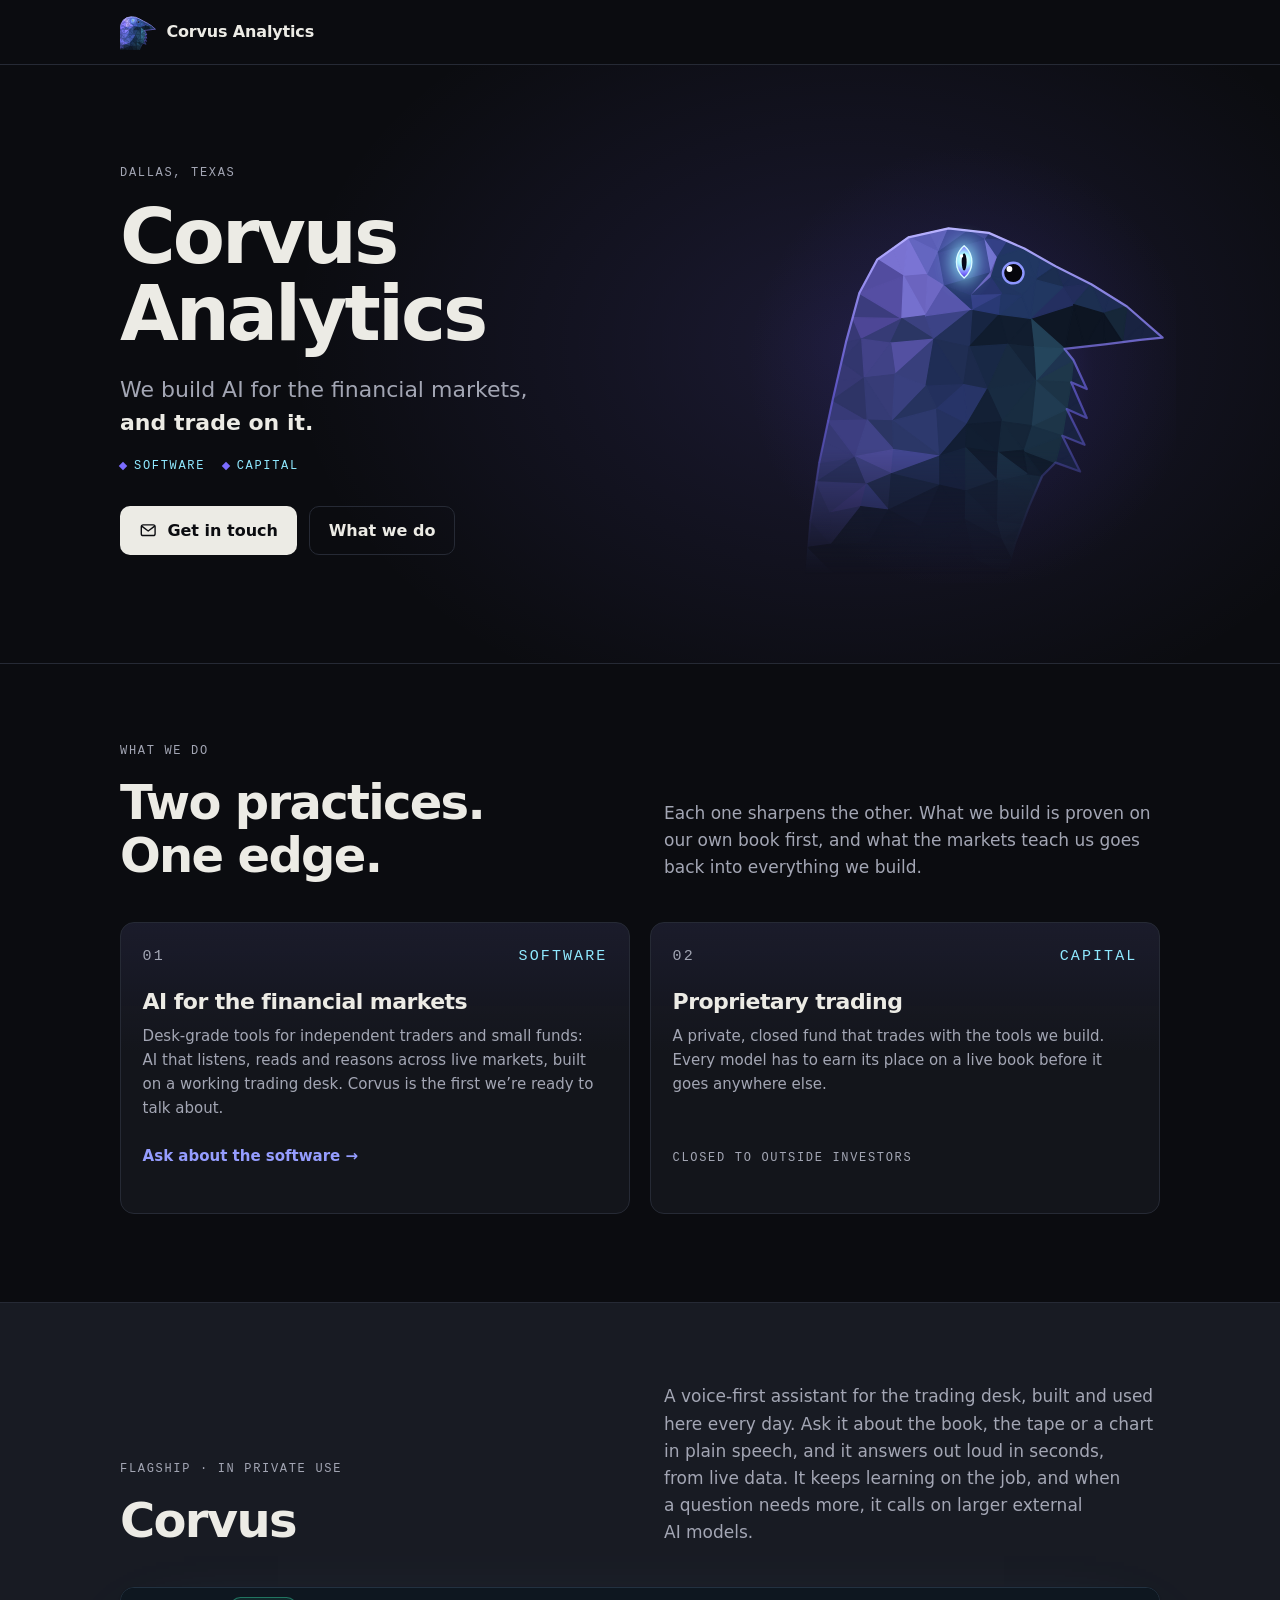
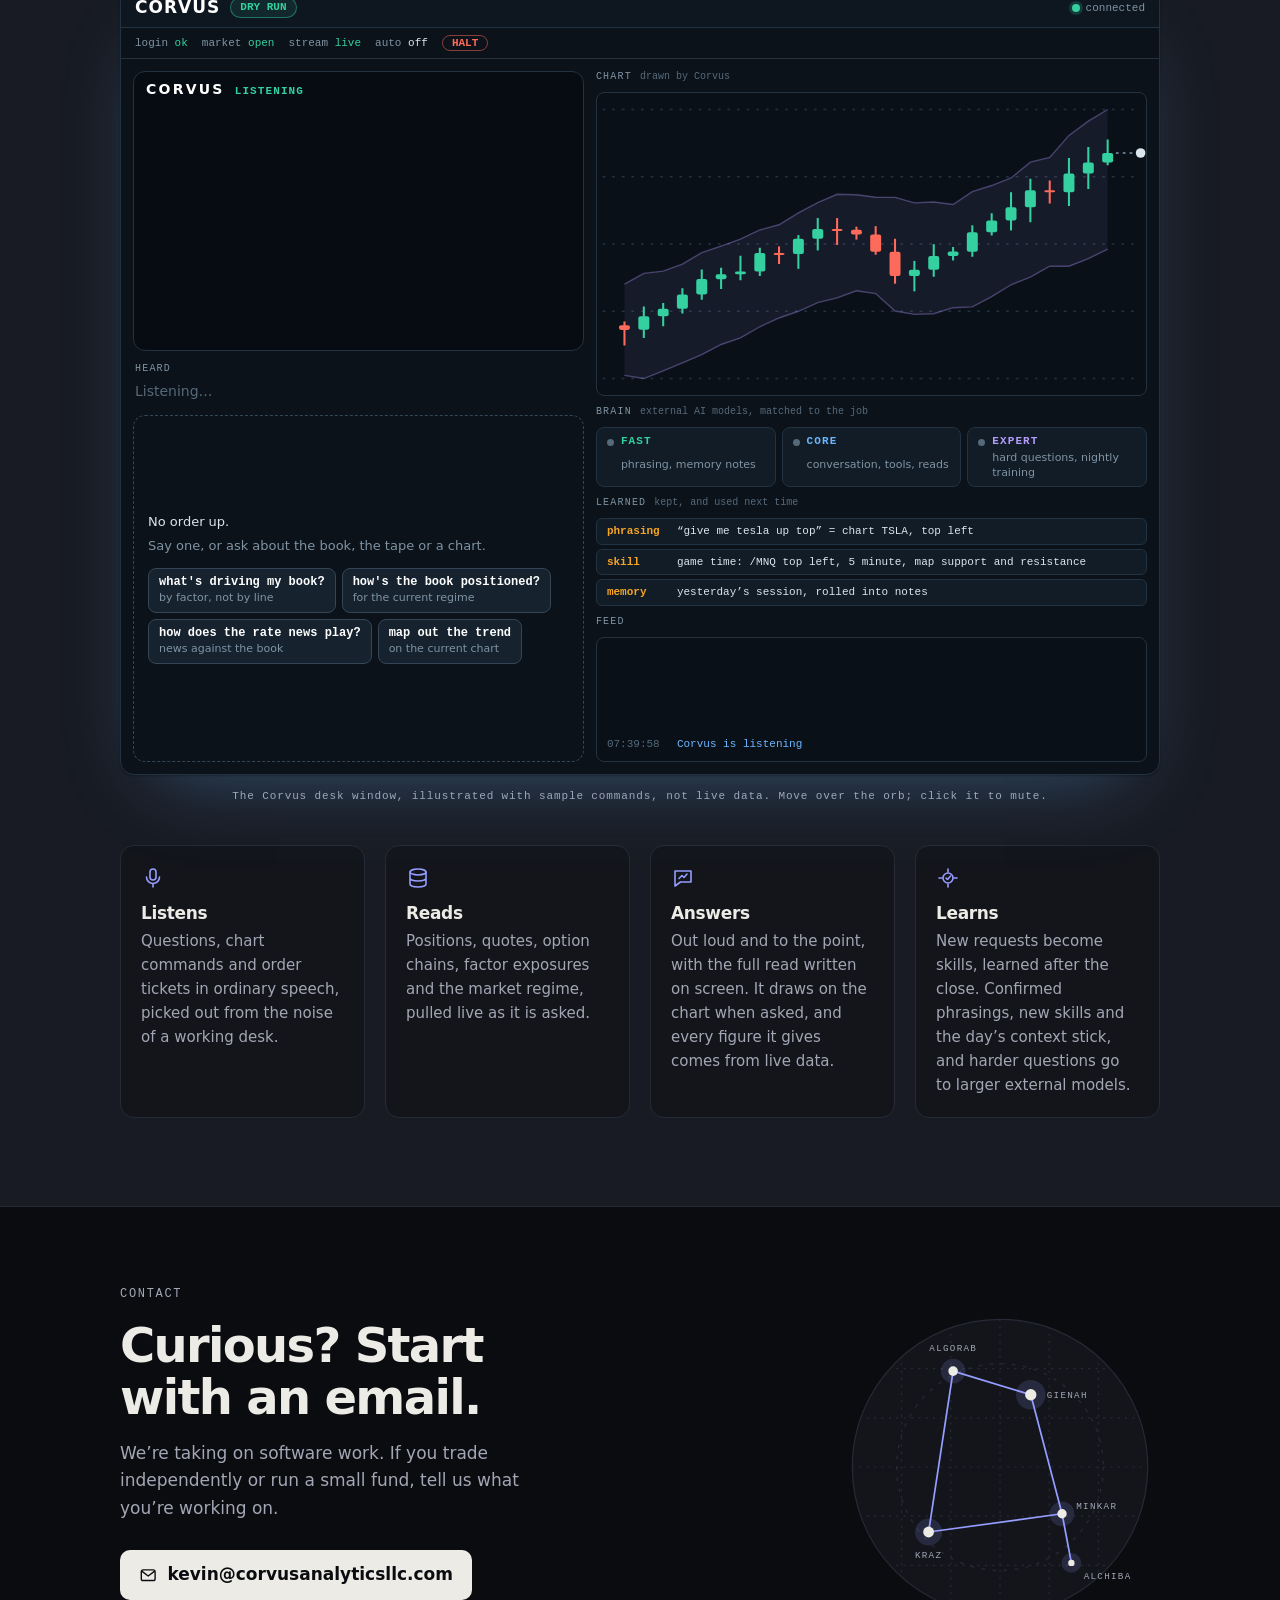
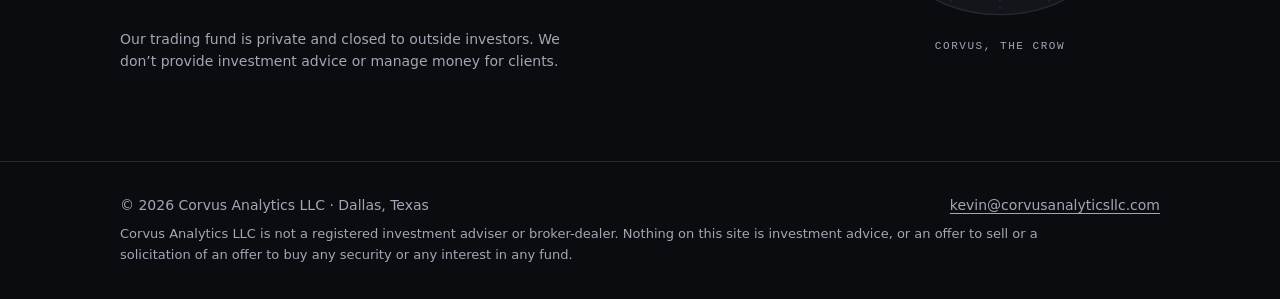
==== index.html @ febe0f80 "Corvus Analytics website Plain HTML and one shared stylesheet for corvusanalyticsllc.com on GitHub P" ====
<!doctype html>
<html lang="en">
<head>
  <meta charset="utf-8">
  <meta name="viewport" content="width=device-width, initial-scale=1">
  <meta http-equiv="Content-Security-Policy" content="default-src 'self'; script-src 'self'; style-src 'self'; img-src 'self' data:; base-uri 'self'; form-action 'none'; object-src 'none'">
  <title>Corvus Analytics LLC · Dallas, Texas</title>
  <meta name="description" content="Corvus Analytics builds AI trading software for independent traders and small funds, and runs a private proprietary trading fund. Dallas, Texas.">
  <link rel="canonical" href="https://corvusanalyticsllc.com/">
  <meta name="color-scheme" content="dark">
  <meta name="theme-color" content="#0b0c10">
  <meta property="og:type" content="website">
  <meta property="og:site_name" content="Corvus Analytics">
  <meta property="og:title" content="Corvus Analytics LLC">
  <meta property="og:description" content="We build AI for the financial markets, and trade on it. Software and capital. Dallas, Texas.">
  <meta property="og:url" content="https://corvusanalyticsllc.com/">
  <meta property="og:image" content="https://corvusanalyticsllc.com/assets/og.png">
  <meta property="og:image:width" content="1200">
  <meta property="og:image:height" content="630">
  <meta property="og:image:alt" content="Corvus Analytics: a faceted raven with a third eye. We build AI for the financial markets, and trade on it.">
  <meta name="twitter:card" content="summary_large_image">
  <link rel="icon" href="/assets/favicon.svg" type="image/svg+xml">
  <link rel="apple-touch-icon" href="/assets/apple-touch-icon.png">
  <link rel="stylesheet" href="/assets/site.css">
  <script src="/assets/site.js" defer></script>
  <script src="/assets/corvus-demo.js" defer></script>
  <script type="application/ld+json">
  {
    "@context": "https://schema.org",
    "@type": "Organization",
    "name": "Corvus Analytics LLC",
    "url": "https://corvusanalyticsllc.com/",
    "email": "kevin@corvusanalyticsllc.com",
    "address": { "@type": "PostalAddress", "addressLocality": "Dallas", "addressRegion": "TX", "addressCountry": "US" }
  }
  </script>
</head>
<body>
  <a class="skip" href="#main">Skip to content</a>
  <header data-site="header"></header>

  <main id="main">
    <section class="hero" aria-labelledby="hero-title">
      <div class="wrap hero-grid">
        <div>
          <p class="eyebrow">Dallas, Texas</p>
          <h1 id="hero-title">Corvus Analytics</h1>
          <p class="lede">We build AI for the financial markets, <strong>and trade on it.</strong></p>
          <ul class="tags" aria-label="Practices">
            <li>Software</li>
            <li>Capital</li>
          </ul>
          <p class="actions">
            <a class="button" href="mailto:kevin@corvusanalyticsllc.com">
              <svg viewBox="0 0 24 24" aria-hidden="true" focusable="false" fill="none" stroke="currentColor" stroke-width="1.8" stroke-linecap="round" stroke-linejoin="round"><rect x="3" y="5" width="18" height="14" rx="2.5"/><path d="m4 7 8 6 8-6"/></svg>
              Get in touch
            </a>
            <a class="button ghost" href="#practices">What we do</a>
          </p>
        </div>

        <img class="hero-mark" src="/assets/corvus-mark.svg" width="400" height="400" alt="The Corvus Analytics raven: a faceted black raven with a glowing third eye">
      </div>
    </section>

    <section class="practices" id="practices" aria-labelledby="practices-title">
      <div class="wrap">
        <div class="section-intro">
          <div>
            <p class="eyebrow">What we do</p>
            <h2 id="practices-title">Two practices. One edge.</h2>
          </div>
          <p>Each one sharpens the other. What we build is proven on our own book first, and what the markets teach us goes back into everything we build.</p>
        </div>

        <ul class="cards">
          <li class="card">
            <p class="card-head"><span>01</span><span>Software</span></p>
            <h3>AI for the financial markets</h3>
            <p>Desk-grade tools for independent traders and small funds: AI that listens, reads and reasons across live markets, built on a working trading desk. Corvus is the first we&rsquo;re ready to talk about.</p>
            <p class="card-foot"><a href="mailto:kevin@corvusanalyticsllc.com?subject=Corvus%20Analytics%3A%20software">Ask about the software &rarr;</a></p>
          </li>
          <li class="card">
            <p class="card-head"><span>02</span><span>Capital</span></p>
            <h3>Proprietary trading</h3>
            <p>A private, closed fund that trades with the tools we build. Every model has to earn its place on a live book before it goes anywhere else.</p>
            <p class="card-foot"><span>Closed to outside investors</span></p>
          </li>
        </ul>
      </div>
    </section>

    <section class="corvus" aria-labelledby="corvus-title">
      <div class="wrap">
        <div class="section-intro">
          <div>
            <p class="eyebrow">Flagship &middot; In private use</p>
            <h2 id="corvus-title">Corvus</h2>
          </div>
          <p>A voice-first assistant for the trading desk, built and used here every day. Ask it about the book, the tape or a chart in plain speech, and it answers out loud in seconds, from live data. It keeps learning on the job, and when a question needs more, it calls on larger external AI models.</p>
        </div>

        <figure class="dx">
          <div class="dx-win" aria-hidden="true">
            <div class="dx-title">
              <span class="dx-brand">CORVUS</span>
              <span class="dx-pill">DRY RUN</span>
              <span class="dx-spacer"></span>
              <span class="dx-conn">connected</span>
            </div>
            <div class="dx-status">
              <span>login <b>ok</b></span>
              <span>market <b>open</b></span>
              <span>stream <b>live</b></span>
              <span>auto <b class="off">off</b></span>
              <span class="dx-halt">HALT</span>
            </div>
            <div class="dx-grid">
              <div class="dx-col">
                <div class="dx-orb" data-state="listening">
                  <canvas></canvas>
                  <div class="dx-orb-top"><span class="dx-name">CORVUS</span><span class="dx-state">LISTENING</span></div>
                  <div class="dx-sub"></div>
                </div>
                <div class="dx-heard">
                  <div class="dx-lbl">Heard</div>
                  <p class="dx-line none">Listening&hellip;</p>
                </div>
                <div class="dx-slot">
                  <div class="dx-idle">
                    <b>No order up.</b>
                    <span>Say one, or ask about the book, the tape or a chart.</span>
                    <div class="dx-choices">
                      <span><b>what's driving my book?</b>by factor, not by line</span>
                      <span><b>how's the book positioned?</b>for the current regime</span>
                      <span><b>how does the rate news play?</b>news against the book</span>
                      <span><b>map out the trend</b>on the current chart</span>
                    </div>
                  </div>
                  <div class="dx-ticket">
                    <div class="dx-t-top">
                      <span class="dx-side">BUY</span>
                      <span class="dx-timer"><svg viewBox="0 0 24 24"><circle cx="12" cy="12" r="9"/><circle class="run" cx="12" cy="12" r="9" pathLength="1"/></svg>reading back</span>
                    </div>
                    <div class="dx-t-main">2 <span class="x">&times;</span> SPY 700C</div>
                    <div class="dx-t-sub">Friday &middot; limit <span class="px">4.20</span> &middot; day</div>
                    <div class="dx-ladder">
                      <div class="dx-lad-bar"><span class="spread"></span><span class="mid"></span><span class="mark"></span></div>
                      <div class="dx-lad-row"><span>bid</span><span>mid</span><span>ask</span></div>
                    </div>
                    <div class="dx-guards"><span>dry run</span><span>within caps</span><span>market open</span></div>
                    <div class="dx-act"><span class="dx-btn send">SEND <kbd>Enter</kbd></span><span class="dx-btn scr">SCRAP <kbd>Esc</kbd></span></div>
                  </div>
                </div>
              </div>
              <div class="dx-col">
                <div class="dx-lbl dx-view-lbl">Chart <span>drawn by Corvus</span></div>
                <div class="dx-view">
                <div class="dx-chart">
                  <svg viewBox="296 92 400 220">
                    <path class="cx-grid" d="M300 104H692M300 153H692M300 202H692M300 251H692M300 300H692"/>
                    <polygon class="cx-band" points="316,231.3 330.1,223.4 344.2,221.8 358.2,216.6 372.3,208.3 386.4,203.5 400.5,198.4 414.6,191.8 428.6,188 442.7,179.3 456.8,171.9 470.9,165.8 485,166.1 499,167.9 513.1,168 527.2,172 541.3,171.4 555.4,173.2 569.4,163.9 583.5,159.4 597.6,153.9 611.7,142.4 625.8,138.9 639.8,122.9 653.9,112.5 668,104 668,205.8 653.9,212.7 639.8,218.2 625.8,218.2 611.7,226.1 597.6,231.7 583.5,240.3 569.4,247.8 555.4,248.4 541.3,252.8 527.2,253.3 513.1,250.8 499,238.1 485,236.1 470.9,241.3 456.8,244.7 442.7,251 428.6,255.9 414.6,262.3 400.5,270.4 386.4,275.2 372.3,282.6 358.2,288.6 344.2,294.4 330.1,300 316,297.7"/>
                    <polyline class="cx-band-edge" points="316,231.3 330.1,223.4 344.2,221.8 358.2,216.6 372.3,208.3 386.4,203.5 400.5,198.4 414.6,191.8 428.6,188 442.7,179.3 456.8,171.9 470.9,165.8 485,166.1 499,167.9 513.1,168 527.2,172 541.3,171.4 555.4,173.2 569.4,163.9 583.5,159.4 597.6,153.9 611.7,142.4 625.8,138.9 639.8,122.9 653.9,112.5 668,104"/>
                    <polyline class="cx-band-edge" points="316,297.7 330.1,300 344.2,294.4 358.2,288.6 372.3,282.6 386.4,275.2 400.5,270.4 414.6,262.3 428.6,255.9 442.7,251 456.8,244.7 470.9,241.3 485,236.1 499,238.1 513.1,250.8 527.2,253.3 541.3,252.8 555.4,248.4 569.4,247.8 583.5,240.3 597.6,231.7 611.7,226.1 625.8,218.2 639.8,218.2 653.9,212.7 668,205.8"/>
                    <g class="cx-down"><line x1="316" y1="258.5" x2="316" y2="276"/><rect x="312" y="261.1" width="8" height="3.5" rx="1.5"/></g>
                    <g class="cx-up"><line x1="330.1" y1="247.6" x2="330.1" y2="270.4"/><rect x="326.1" y="254.6" width="8" height="9.9" rx="1.5"/></g>
                    <g class="cx-up"><line x1="344.2" y1="245" x2="344.2" y2="262"/><rect x="340.2" y="249.2" width="8" height="5.4" rx="1.5"/></g>
                    <g class="cx-up"><line x1="358.2" y1="234.3" x2="358.2" y2="252.7"/><rect x="354.2" y="238.7" width="8" height="10.5" rx="1.5"/></g>
                    <g class="cx-up"><line x1="372.3" y1="220.5" x2="372.3" y2="242.6"/><rect x="368.3" y="227.5" width="8" height="11.2" rx="1.5"/></g>
                    <g class="cx-up"><line x1="386.4" y1="219.3" x2="386.4" y2="234.7"/><rect x="382.4" y="224.1" width="8" height="3.5" rx="1.5"/></g>
                    <g class="cx-up"><line x1="400.5" y1="210.5" x2="400.5" y2="228.4"/><rect x="396.5" y="222" width="8" height="2.1" rx="1.5"/></g>
                    <g class="cx-up"><line x1="414.6" y1="204.8" x2="414.6" y2="225.4"/><rect x="410.6" y="208.6" width="8" height="13.4" rx="1.5"/></g>
                    <g class="cx-down"><line x1="428.6" y1="203.8" x2="428.6" y2="216.6"/><rect x="424.6" y="208.6" width="8" height="1.5" rx="1.5"/></g>
                    <g class="cx-up"><line x1="442.7" y1="195.5" x2="442.7" y2="220.1"/><rect x="438.7" y="198.2" width="8" height="11.1" rx="1.5"/></g>
                    <g class="cx-up"><line x1="456.8" y1="183.1" x2="456.8" y2="206.7"/><rect x="452.8" y="191.1" width="8" height="7.1" rx="1.5"/></g>
                    <g class="cx-down"><line x1="470.9" y1="183.1" x2="470.9" y2="202.7"/><rect x="466.9" y="191.1" width="8" height="1.5" rx="1.5"/></g>
                    <g class="cx-down"><line x1="485" y1="189.4" x2="485" y2="198.8"/><rect x="481" y="191.7" width="8" height="3.4" rx="1.5"/></g>
                    <g class="cx-down"><line x1="499" y1="189" x2="499" y2="209.8"/><rect x="495" y="195.1" width="8" height="12.5" rx="1.5"/></g>
                    <g class="cx-down"><line x1="513.1" y1="198.2" x2="513.1" y2="230.9"/><rect x="509.1" y="207.6" width="8" height="17.8" rx="1.5"/></g>
                    <g class="cx-up"><line x1="527.2" y1="214.3" x2="527.2" y2="236.5"/><rect x="523.2" y="220.8" width="8" height="4.6" rx="1.5"/></g>
                    <g class="cx-up"><line x1="541.3" y1="202.1" x2="541.3" y2="225.9"/><rect x="537.3" y="210.8" width="8" height="10" rx="1.5"/></g>
                    <g class="cx-up"><line x1="555.4" y1="204.2" x2="555.4" y2="214"/><rect x="551.4" y="207.5" width="8" height="3.2" rx="1.5"/></g>
                    <g class="cx-up"><line x1="569.4" y1="188.4" x2="569.4" y2="211.3"/><rect x="565.4" y="193.5" width="8" height="14.1" rx="1.5"/></g>
                    <g class="cx-up"><line x1="583.5" y1="179.6" x2="583.5" y2="195.8"/><rect x="579.5" y="184.8" width="8" height="8.6" rx="1.5"/></g>
                    <g class="cx-up"><line x1="597.6" y1="164.3" x2="597.6" y2="192.1"/><rect x="593.6" y="175.2" width="8" height="9.6" rx="1.5"/></g>
                    <g class="cx-up"><line x1="611.7" y1="154.5" x2="611.7" y2="186.1"/><rect x="607.7" y="162.8" width="8" height="12.4" rx="1.5"/></g>
                    <g class="cx-down"><line x1="625.8" y1="155.7" x2="625.8" y2="172.5"/><rect x="621.8" y="162.8" width="8" height="1.5" rx="1.5"/></g>
                    <g class="cx-up"><line x1="639.8" y1="139.3" x2="639.8" y2="174.3"/><rect x="635.8" y="150.6" width="8" height="13.7" rx="1.5"/></g>
                    <g class="cx-up"><line x1="653.9" y1="131.4" x2="653.9" y2="162"/><rect x="649.9" y="142.7" width="8" height="7.9" rx="1.5"/></g>
                    <g class="cx-up"><line x1="668" y1="125.8" x2="668" y2="144.7"/><rect x="664" y="135.7" width="8" height="7" rx="1.5"/></g>
                    <line class="cx-trend" x1="316" y1="276" x2="692" y2="205.8"/>
                    <circle class="cx-handle" cx="316" cy="276" r="5"/>
                    <circle class="cx-handle" cx="527.2" cy="236.5" r="5"/>
                    <line class="cx-last" x1="674" y1="135.7" x2="692" y2="135.7"/>
                    <circle class="cx-last-dot" cx="692" cy="135.7" r="3.5"/>
                    <g class="dx-cross"><line class="v" x1="0" y1="92" x2="0" y2="312"/><line class="h" x1="296" y1="0" x2="696" y2="0"/></g>
                  </svg>
                </div>
                <article class="dx-ans">
                  <h4 class="dx-ans-title"></h4>
                  <ul class="dx-ans-body"></ul>
                  <p class="dx-ans-read"></p>
                </article>
                </div>
                <div class="dx-lbl">Brain <span>external AI models, matched to the job</span></div>
                <div class="dx-brain">
                  <div data-tier="fast"><b>fast</b><span>phrasing, memory notes</span></div>
                  <div data-tier="core"><b>core</b><span>conversation, tools, reads</span></div>
                  <div data-tier="expert"><b>expert</b><span>hard questions, nightly training</span></div>
                </div>
                <div class="dx-lbl">Learned <span>kept, and used next time</span></div>
                <ul class="dx-learned">
                  <li><b>phrasing</b><span>&ldquo;give me tesla up top&rdquo; = chart TSLA, top left</span></li>
                  <li><b>skill</b><span>game time: /MNQ top left, 5 minute, map support and resistance</span></li>
                  <li><b>memory</b><span>yesterday&rsquo;s session, rolled into notes</span></li>
                </ul>
                <div class="dx-lbl dx-feed-lbl">Feed</div>
                <div class="dx-feed"></div>
              </div>
            </div>
          </div>
          <figcaption>The Corvus desk window, illustrated with sample commands, not live data. Move over the orb; click it to mute.</figcaption>
        </figure>

        <ul class="pillars">
          <li>
            <svg viewBox="0 0 24 24" aria-hidden="true" focusable="false" fill="none" stroke="currentColor" stroke-width="1.6" stroke-linecap="round" stroke-linejoin="round"><rect x="9" y="3" width="6" height="11" rx="3"/><path d="M5.5 11a6.5 6.5 0 0 0 13 0M12 17.5V21"/></svg>
            <h3>Listens</h3>
            <p>Questions, chart commands and order tickets in ordinary speech, picked out from the noise of a working desk.</p>
          </li>
          <li>
            <svg viewBox="0 0 24 24" aria-hidden="true" focusable="false" fill="none" stroke="currentColor" stroke-width="1.6" stroke-linecap="round" stroke-linejoin="round"><ellipse cx="12" cy="6" rx="8" ry="3"/><path d="M4 6v12c0 1.7 3.6 3 8 3s8-1.3 8-3V6M4 12c0 1.7 3.6 3 8 3s8-1.3 8-3"/></svg>
            <h3>Reads</h3>
            <p>Positions, quotes, option chains, factor exposures and the market regime, pulled live as it is asked.</p>
          </li>
          <li>
            <svg viewBox="0 0 24 24" aria-hidden="true" focusable="false" fill="none" stroke="currentColor" stroke-width="1.6" stroke-linecap="round" stroke-linejoin="round"><path d="M4 5h16v11H9.5L4 20V5Z"/><path d="m8 12.5 3-3 2 2 3-3.5"/></svg>
            <h3>Answers</h3>
            <p>Out loud and to the point, with the full read written on screen. It draws on the chart when asked, and every figure it gives comes from live data.</p>
          </li>
          <li>
            <svg viewBox="0 0 24 24" aria-hidden="true" focusable="false" fill="none" stroke="currentColor" stroke-width="1.6" stroke-linecap="round" stroke-linejoin="round"><path d="M12 3v3M12 18v3M3 12h3M18 12h3"/><circle cx="12" cy="12" r="5"/><path d="m10 12 1.5 1.5L14.5 10"/></svg>
            <h3>Learns</h3>
            <p>New requests become skills, learned after the close. Confirmed phrasings, new skills and the day&rsquo;s context stick, and harder questions go to larger external models.</p>
          </li>
        </ul>
      </div>
    </section>

    <section class="cta" aria-labelledby="cta-title">
      <div class="wrap cta-grid">
        <div>
          <p class="eyebrow">Contact</p>
          <h2 id="cta-title">Curious? Start with an email.</h2>
          <p>We&rsquo;re taking on software work. If you trade independently or run a small fund, tell us what you&rsquo;re working on.</p>
          <p class="actions">
            <a class="button" href="mailto:kevin@corvusanalyticsllc.com">
              <svg viewBox="0 0 24 24" aria-hidden="true" focusable="false" fill="none" stroke="currentColor" stroke-width="1.8" stroke-linecap="round" stroke-linejoin="round"><rect x="3" y="5" width="18" height="14" rx="2.5"/><path d="m4 7 8 6 8-6"/></svg>
              kevin@corvusanalyticsllc.com
            </a>
          </p>
          <p class="note">Our trading fund is private and closed to outside investors. We don&rsquo;t provide investment advice or manage money for clients.</p>
        </div>

        <figure class="sky-art">
            <svg class="sky" viewBox="0 0 260 260" role="img" aria-labelledby="sky-title">
              <title id="sky-title">The constellation Corvus, the crow, with its stars Gienah, Algorab, Kraz, Minkar and Alchiba</title>
              <defs><clipPath id="sky-clip"><circle cx="130" cy="130" r="120"/></clipPath></defs>
              <circle class="sky-disc" cx="130" cy="130" r="120"/>
              <g class="sky-grid" clip-path="url(#sky-clip)">
                <path d="M10 50H250M10 90H250M10 130H250M10 170H250M10 210H250M50 10V250M90 10V250M130 10V250M170 10V250M210 10V250"/>
              </g>
              <circle class="sky-ring" cx="130" cy="130" r="84"/>
              <path class="sky-figure" d="M188 207.9 180.4 168 155 71.3 91.9 52.1 72 182.8 180.4 168"/>
              <g class="sky-stars">
                <circle class="sky-halo" cx="155" cy="71.3" r="12"/>
                <circle class="sky-halo" cx="72" cy="182.8" r="11"/>
                <circle class="sky-halo" cx="91.9" cy="52.1" r="10"/>
                <circle class="sky-halo" cx="180.4" cy="168" r="10"/>
                <circle class="sky-halo" cx="188" cy="207.9" r="8"/>
                <circle cx="155" cy="71.3" r="4.6"/>
                <circle cx="72" cy="182.8" r="4.4"/>
                <circle cx="91.9" cy="52.1" r="3.9"/>
                <circle cx="180.4" cy="168" r="3.8"/>
                <circle cx="188" cy="207.9" r="2.6"/>
              </g>
              <g class="sky-labels" aria-hidden="true">
                <text x="168" y="74">GIENAH</text>
                <text x="92" y="36" text-anchor="middle">ALGORAB</text>
                <text x="72" y="204" text-anchor="middle">KRAZ</text>
                <text x="192" y="164">MINKAR</text>
                <text x="198" y="221">ALCHIBA</text>
              </g>
            </svg>
          <figcaption>Corvus, the crow</figcaption>
        </figure>
      </div>
    </section>
  </main>

  <footer data-site="footer"></footer>
</body>
</html>
---- assets/site.css ----
/* Corvus Analytics: the one stylesheet every page shares. Mobile first, dark. */

:root {
  color-scheme: dark;
  --bg: #0b0c10;
  --surface: #13151b;
  --surface-2: #181b23;
  --ink: #ecebe5;
  --muted: #a3a6b4;
  --line: #262a35;
  --accent: #959dff;
  --accent-soft: #252851;
  --on-accent: #0b0c10;
  --glow: #7b6cff;
  --cyan: #8fe9ff;
  --up: #38c793;
  --down: #ff7d66;

  --font: system-ui, -apple-system, "Segoe UI", Roboto, "Helvetica Neue", Arial, sans-serif;
  --mono: ui-monospace, "Cascadia Mono", "SF Mono", Menlo, Consolas, monospace;
  --wrap: 68rem;
  --radius: 14px;
}

/* Base */

*,
*::before,
*::after {
  box-sizing: border-box;
}

html {
  -webkit-text-size-adjust: 100%;
  text-size-adjust: 100%;
  scroll-behavior: smooth;
}

body {
  margin: 0;
  min-height: 100vh;
  display: flex;
  flex-direction: column;
  background: var(--bg);
  color: var(--ink);
  font: 400 1rem/1.6 var(--font);
  -webkit-font-smoothing: antialiased;
}

main {
  flex: 1;
}

img,
svg {
  display: block;
  max-width: 100%;
  height: auto;
}

h1,
h2,
h3 {
  margin: 0;
  line-height: 1.1;
  letter-spacing: -0.02em;
  text-wrap: balance;
}

p {
  margin: 0;
  text-wrap: pretty;
}

a {
  color: var(--accent);
  text-decoration-thickness: 1px;
  text-underline-offset: 0.2em;
}

a:hover {
  text-decoration-thickness: 2px;
}

:focus-visible {
  outline: 2px solid var(--accent);
  outline-offset: 3px;
  border-radius: 4px;
}

.wrap {
  width: 100%;
  max-width: var(--wrap);
  margin-inline: auto;
  padding-inline: 1rem;
}

@media (min-width: 40rem) {
  .wrap {
    padding-inline: 1.5rem;
  }
}

.sr-only {
  position: absolute;
  width: 1px;
  height: 1px;
  margin: -1px;
  overflow: hidden;
  clip-path: inset(50%);
  white-space: nowrap;
}

.skip {
  position: absolute;
  top: -4rem;
  left: 1rem;
  z-index: 10;
  padding: 0.6rem 1rem;
  border-radius: 8px;
  background: var(--ink);
  color: var(--bg);
  font-weight: 600;
  text-decoration: none;
}

.skip:focus {
  top: 1rem;
}

.eyebrow {
  margin-bottom: 1rem;
  color: var(--muted);
  font: 500 0.75rem/1.3 var(--mono);
  letter-spacing: 0.14em;
  text-transform: uppercase;
}

/* Header and footer (filled by site.js) */

.site-header {
  min-height: 4rem;
  border-bottom: 1px solid var(--line);
}

.header-inner {
  display: flex;
  align-items: center;
  justify-content: space-between;
  gap: 1rem;
  min-height: 4rem;
}

.brand {
  display: inline-flex;
  align-items: center;
  gap: 0.65rem;
  color: var(--ink);
  font-weight: 650;
  letter-spacing: -0.01em;
  text-decoration: none;
}

.brand img {
  width: 2.25rem;
  height: 2.25rem;
}

.nav ul {
  display: flex;
  gap: 1.25rem;
  margin: 0;
  padding: 0;
  list-style: none;
}

.nav a {
  color: var(--muted);
  font-size: 0.9375rem;
  text-decoration: none;
}

.nav a:hover,
.nav a[aria-current="page"] {
  color: var(--ink);
  text-decoration: underline;
}

.site-footer {
  min-height: 7rem;
  border-top: 1px solid var(--line);
  color: var(--muted);
  font-size: 0.875rem;
}

.footer-inner {
  display: grid;
  gap: 0.5rem;
  padding-block: 2rem;
}

.footer-inner a {
  color: inherit;
}

.fine {
  max-width: 60rem;
  font-size: 0.8125rem;
}

@media (min-width: 48rem) {
  .footer-inner {
    grid-template-columns: 1fr auto;
  }

  .fine {
    grid-column: 1 / -1;
  }
}

/* Buttons and badges */

.actions {
  display: flex;
  flex-wrap: wrap;
  gap: 0.75rem;
}

.button {
  display: inline-flex;
  align-items: center;
  gap: 0.6rem;
  min-height: 2.75rem;
  padding: 0.65rem 1.15rem;
  border: 1px solid transparent;
  border-radius: 10px;
  background: var(--ink);
  color: var(--bg);
  font-weight: 600;
  text-decoration: none;
  overflow-wrap: anywhere;
  transition: background-color 0.15s ease, border-color 0.15s ease, color 0.15s ease;
}

.button:hover {
  background: var(--accent);
  color: var(--on-accent);
}

.button.ghost {
  border-color: var(--line);
  background: transparent;
  color: var(--ink);
}

.button.ghost:hover {
  border-color: var(--accent);
  color: var(--accent);
}

.button svg {
  flex: none;
  width: 1.15rem;
  height: 1.15rem;
}

.status {
  display: inline-flex;
  align-items: center;
  gap: 0.6rem;
  padding: 0.4rem 0.85rem;
  border: 1px solid var(--line);
  border-radius: 999px;
  background: var(--surface);
  font-size: 0.9375rem;
}

.status::before {
  content: "";
  flex: none;
  width: 0.5rem;
  height: 0.5rem;
  border-radius: 50%;
  background: var(--muted);
}

.status.open::before {
  background: var(--up);
  box-shadow: 0 0 0 3px rgb(56 199 147 / 0.2);
}

p.note {
  max-width: 52ch;
  margin: 0;
  color: var(--muted);
  font-size: 0.875rem;
}

.page .status + .note {
  margin-top: 1rem;
}

/* Home: hero */

.hero {
  position: relative;
  overflow: hidden;
  padding-block: 2.5rem 3.5rem;
}

.hero::before {
  content: "";
  position: absolute;
  inset: -20% -10% auto auto;
  width: 70rem;
  height: 50rem;
  background: radial-gradient(closest-side, rgb(123 108 255 / 0.14), transparent);
  pointer-events: none;
}

.hero-grid {
  position: relative;
  display: grid;
  gap: 1.5rem;
  align-items: center;
}

.hero-mark {
  order: -1;
  width: min(62%, 15rem);
  margin: 0 auto;
  animation: hover 7s ease-in-out infinite;
}

.hero h1 {
  margin-bottom: 1.25rem;
  font-size: clamp(2.6rem, 6vw + 1rem, 4.75rem);
  line-height: 1.02;
  letter-spacing: -0.04em;
}

.lede {
  max-width: 30ch;
  margin-bottom: 1.25rem;
  color: var(--muted);
  font-size: clamp(1.125rem, 0.8vw + 1rem, 1.375rem);
  line-height: 1.5;
}

.lede strong {
  color: var(--ink);
  font-weight: 600;
}

.tags {
  display: flex;
  flex-wrap: wrap;
  gap: 0.4rem 1.1rem;
  margin: 0 0 2rem;
  padding: 0;
  list-style: none;
  color: var(--cyan);
  font: 500 0.75rem/1.3 var(--mono);
  letter-spacing: 0.14em;
  text-transform: uppercase;
}

.tags li {
  display: inline-flex;
  align-items: center;
  gap: 0.5rem;
}

.tags li::before {
  content: "";
  width: 0.375rem;
  height: 0.375rem;
  transform: rotate(45deg);
  background: var(--glow);
}

@keyframes hover {
  50% {
    transform: translateY(-8px);
  }
}

@media (min-width: 52rem) {
  .hero {
    padding-block: 4.5rem 5rem;
  }

  .hero-grid {
    grid-template-columns: 1.1fr 0.9fr;
    gap: 3rem;
  }

  .hero-mark {
    order: 0;
    width: 100%;
    max-width: 29rem;
    margin-right: -1rem;
  }
}

/* Home: practices */

.practices {
  padding-block: 3.5rem 4rem;
  border-top: 1px solid var(--line);
}

.section-intro {
  display: grid;
  gap: 1rem;
  margin-bottom: 2rem;
}

.section-intro h2 {
  font-size: clamp(2rem, 3vw + 1rem, 3rem);
  letter-spacing: -0.035em;
}

.section-intro > p {
  max-width: 46ch;
  color: var(--muted);
  font-size: 1.0625rem;
}

.cards {
  display: grid;
  gap: 1rem;
  margin: 0;
  padding: 0;
  list-style: none;
}

.card {
  position: relative;
  display: flex;
  flex-direction: column;
  padding: 1.5rem 1.35rem 1.35rem;
  overflow: hidden;
  border: 1px solid var(--line);
  border-radius: var(--radius);
  background: linear-gradient(180deg, rgb(123 108 255 / 0.07), transparent 45%), var(--surface);
  transition: border-color 0.2s ease, transform 0.2s ease;
}

.card:hover {
  border-color: rgb(149 157 255 / 0.45);
  transform: translateY(-2px);
}

.card-head {
  display: flex;
  align-items: baseline;
  justify-content: space-between;
  margin-bottom: 2.25rem;
  color: var(--muted);
  font: 500 0.75rem/1.3 var(--mono);
  letter-spacing: 0.14em;
  text-transform: uppercase;
}

.card-head span:last-child {
  color: var(--cyan);
}

.card h3 {
  margin-bottom: 0.6rem;
  font-size: 1.375rem;
  letter-spacing: -0.025em;
}

.card p {
  margin-bottom: 1.5rem;
  color: var(--muted);
  font-size: 0.9375rem;
}

.card-foot {
  margin-top: auto;
  font-size: 0.9375rem;
  font-weight: 600;
}

.card-foot a {
  text-decoration: none;
}

.card-foot a:hover {
  text-decoration: underline;
}

.card-foot span {
  color: var(--muted);
  font: 500 0.75rem/1.3 var(--mono);
  letter-spacing: 0.14em;
  text-transform: uppercase;
}

@media (min-width: 52rem) {
  .practices {
    padding-block: 5rem 5.5rem;
  }

  .section-intro {
    grid-template-columns: 1fr 1fr;
    align-items: end;
    gap: 3rem;
    margin-bottom: 2.5rem;
  }

  /* one column per card, however many are live */
  .cards {
    grid-auto-columns: minmax(0, 1fr);
    grid-auto-flow: column;
    gap: 1.25rem;
  }
}

/* Home: Corvus */

.corvus {
  padding-block: 3.5rem 4rem;
  border-top: 1px solid var(--line);
  background: var(--surface-2);
}

.pillars {
  display: grid;
  gap: 1rem;
  margin: 0;
  padding: 0;
  list-style: none;
}

.pillars li {
  padding: 1.25rem;
  border: 1px solid var(--line);
  border-radius: var(--radius);
  background: var(--surface);
}

.pillars svg {
  width: 1.5rem;
  height: 1.5rem;
  margin-bottom: 0.9rem;
  color: var(--accent);
}

.pillars h3 {
  margin-bottom: 0.4rem;
  font-size: 1.0625rem;
}

.pillars p {
  color: var(--muted);
  font-size: 0.9375rem;
}

@media (min-width: 52rem) {
  .corvus {
    padding-block: 5rem 5.5rem;
  }

  .pillars {
    grid-template-columns: repeat(2, 1fr);
    gap: 1.25rem;
  }
}

@media (min-width: 64rem) {
  .pillars {
    grid-template-columns: repeat(4, 1fr);
  }
}

/* The Corvus desk window: a mock of the real one, in its own palette (corvus-demo.js runs it) */

.dx {
  --dx-bg: #0b1219;
  --dx-panel: #111c26;
  --dx-panel-2: #16232f;
  --dx-line: #223241;
  --dx-line-2: #344656;
  --dx-fg: #dbe5ec;
  --dx-dim: #7f93a3;
  --dx-dimmer: #56697a;
  --dx-amber: #f5a524;
  --dx-green: #34d0a0;
  --dx-red: #ff6b5b;
  --dx-blue: #6cb6ff;
  --dx-violet: #b69cff;
  --dx-pink: #ff8fc7;
  --dx-display: "Bahnschrift", "Arial Narrow", "Segoe UI", system-ui, sans-serif;
  margin: 0 0 2.5rem;
}

.dx figcaption {
  margin-top: 0.85rem;
  color: var(--muted);
  font: 500 0.6875rem/1.5 var(--mono);
  letter-spacing: 0.08em;
  text-align: center;
}

.dx-win {
  container-type: inline-size;
  overflow: hidden;
  border: 1px solid var(--dx-line);
  border-radius: 14px;
  background: var(--dx-bg);
  color: var(--dx-fg);
  font: 400 13px/1.45 "Segoe UI", system-ui, -apple-system, sans-serif;
  box-shadow: 0 1px 2px rgb(0 0 0 / 0.3), 0 30px 80px -36px rgb(108 182 255 / 0.4);
}

.dx-title {
  display: flex;
  align-items: center;
  gap: 10px;
  padding: 9px 14px;
  border-bottom: 1px solid var(--dx-line);
  background: #0e1720;
}

.dx-brand {
  color: #fff;
  font: 700 17px/1 var(--dx-display);
  font-stretch: condensed;
  letter-spacing: 0.06em;
}

.dx-pill {
  padding: 2px 9px;
  border: 1px solid rgb(52 208 160 / 0.45);
  border-radius: 999px;
  background: rgb(52 208 160 / 0.1);
  color: var(--dx-green);
  font: 600 11px/1.4 var(--mono);
  white-space: nowrap;
}

.dx-spacer {
  flex: 1;
}

.dx-conn {
  display: inline-flex;
  align-items: center;
  gap: 6px;
  color: var(--dx-dim);
  font: 11px var(--mono);
}

.dx-conn::before {
  content: "";
  width: 8px;
  height: 8px;
  border-radius: 50%;
  background: var(--dx-green);
  box-shadow: 0 0 0 3px rgb(52 208 160 / 0.18);
}

.dx-status {
  display: flex;
  flex-wrap: wrap;
  align-items: center;
  gap: 6px 14px;
  padding: 7px 14px;
  border-bottom: 1px solid var(--dx-line);
  color: var(--dx-dim);
  font: 11px var(--mono);
}

.dx-status b {
  color: var(--dx-green);
  font-weight: 500;
}

.dx-status b.off {
  color: var(--dx-fg);
}

.dx-halt {
  padding: 1px 9px;
  border: 1px solid rgb(255 107 91 / 0.5);
  border-radius: 999px;
  color: var(--dx-red);
  font-weight: 600;
}

.dx-grid {
  display: grid;
  gap: 12px;
  padding: 12px;
}

.dx-col {
  display: grid;
  align-content: start;
  gap: 10px;
  min-width: 0;
}

.dx-lbl {
  display: flex;
  gap: 8px;
  align-items: baseline;
  color: var(--dx-dim);
  font: 10px var(--mono);
  letter-spacing: 0.12em;
  text-transform: uppercase;
}

.dx-lbl span {
  color: var(--dx-dimmer);
  letter-spacing: 0;
  text-transform: none;
}

/* the orb */

.dx-orb {
  position: relative;
  height: 230px;
  overflow: hidden;
  border: 1px solid var(--dx-line);
  border-radius: 12px;
  background: #070c12;
  cursor: pointer;
}

.dx-orb canvas {
  position: absolute;
  inset: 0;
  width: 100%;
  height: 100%;
}

.dx-orb-top {
  position: absolute;
  top: 10px;
  left: 12px;
  right: 12px;
  display: flex;
  align-items: baseline;
  gap: 10px;
  pointer-events: none;
}

.dx-name {
  color: #fff;
  font: 700 14px/1 var(--dx-display);
  font-stretch: condensed;
  letter-spacing: 0.16em;
}

.dx-state {
  color: var(--dx-green);
  font: 600 11px/1 var(--mono);
  letter-spacing: 0.1em;
}

.dx-orb[data-state="speaking"] .dx-state {
  color: var(--dx-violet);
}

.dx-orb[data-state="muted"] .dx-state {
  color: var(--dx-dim);
}

.dx-sub {
  position: absolute;
  bottom: 9px;
  left: 12px;
  right: 12px;
  min-height: 1.45em;
  color: var(--dx-dim);
  font-size: 12px;
  text-align: center;
  text-shadow: 0 0 6px #070c12, 0 0 2px #070c12;
  pointer-events: none;
}

.dx-orb[data-state="speaking"] .dx-sub {
  color: var(--dx-fg);
}

/* heard, with each word underlined by what it is */

.dx-heard {
  display: grid;
  gap: 6px;
  padding: 2px;
}

.dx-line {
  min-height: 1.6em;
  margin: 0;
  color: #fff;
  font-size: 18px;
  line-height: 1.6;
  overflow-wrap: anywhere;
}

.dx-line.none {
  color: var(--dx-dimmer);
  font-size: 14px;
}

.dx-line::after {
  content: "";
  display: inline-block;
  width: 2px;
  height: 1.05em;
  margin-left: 2px;
  vertical-align: -0.15em;
  background: var(--dx-green);
  opacity: 0;
}

.dx-line.typing::after {
  opacity: 1;
}

.dx .tk {
  position: relative;
  padding-bottom: 1px;
  border-bottom: 2px solid;
}

.dx .tk.verb { border-color: var(--dx-amber); }
.dx .tk.qty { border-color: var(--dx-green); }
.dx .tk.sym { border-color: var(--dx-blue); }
.dx .tk.exp { border-color: var(--dx-violet); }
.dx .tk.con { border-color: var(--dx-pink); }
.dx .tk.px { border-color: #e6e6e6; }

.dx .tk:hover::after {
  content: attr(data-k);
  position: absolute;
  bottom: calc(100% + 4px);
  left: 50%;
  transform: translateX(-50%);
  padding: 2px 7px;
  border: 1px solid var(--dx-line-2);
  border-radius: 6px;
  background: var(--dx-panel-2);
  color: var(--dx-fg);
  font: 600 10px/1.4 var(--mono);
  letter-spacing: 0.08em;
  text-transform: uppercase;
  white-space: nowrap;
}

/* the order slot: the idle note and the ticket share one cell, so nothing below moves */

.dx-slot {
  display: grid;
}

.dx-slot > * {
  grid-area: 1 / 1;
}

.dx-idle {
  display: grid;
  align-content: center;
  gap: 6px;
  padding: 16px 14px;
  border: 1px dashed var(--dx-line-2);
  border-radius: 12px;
  color: var(--dx-dim);
  transition: opacity 0.25s ease;
}

.dx-idle > b {
  color: var(--dx-fg);
  font-weight: 500;
}

.dx-choices {
  display: flex;
  flex-wrap: wrap;
  gap: 6px;
  margin-top: 6px;
}

.dx-choices span {
  display: grid;
  gap: 1px;
  padding: 6px 10px;
  border: 1px solid var(--dx-line-2);
  border-radius: 8px;
  background: var(--dx-panel-2);
  font-size: 11px;
  transition: border-color 0.15s ease;
}

.dx-choices span:hover {
  border-color: var(--dx-amber);
}

.dx-choices b {
  color: #fff;
  font: 600 12px var(--mono);
}

.dx-ticket {
  display: grid;
  gap: 10px;
  padding: 12px 14px;
  border: 1px solid rgb(245 165 36 / 0.55);
  border-radius: 12px;
  background: linear-gradient(180deg, #1a2733, #131e28);
  opacity: 0;
  transform: translateY(6px);
  transition: opacity 0.3s ease, transform 0.3s ease, border-color 0.3s ease;
}

.dx-slot.up .dx-ticket {
  opacity: 1;
  transform: none;
}

.dx-slot.up .dx-idle {
  opacity: 0;
}

.dx-slot.sent .dx-ticket {
  border-color: rgb(52 208 160 / 0.7);
  box-shadow: 0 0 0 3px rgb(52 208 160 / 0.15);
}

.dx-t-top {
  display: flex;
  align-items: center;
  justify-content: space-between;
  gap: 10px;
}

.dx-side {
  padding: 2px 8px;
  border: 1px solid rgb(52 208 160 / 0.4);
  border-radius: 6px;
  background: rgb(52 208 160 / 0.12);
  color: var(--dx-green);
  font: 600 11px/1.4 var(--mono);
  letter-spacing: 0.1em;
}

.dx-timer {
  display: flex;
  align-items: center;
  gap: 6px;
  color: var(--dx-amber);
  font: 11px var(--mono);
}

.dx-timer svg {
  width: 22px;
  height: 22px;
  transform: rotate(-90deg);
  fill: none;
  stroke-width: 2.5;
}

.dx-timer circle {
  stroke: var(--dx-line-2);
}

.dx-timer circle.run {
  stroke: var(--dx-amber);
  stroke-dasharray: 1;
  stroke-dashoffset: 0;
}

.dx-slot.up .dx-timer circle.run {
  animation: dx-timer 6s linear forwards;
}

@keyframes dx-timer {
  to {
    stroke-dashoffset: 1;
  }
}

.dx-t-main {
  color: #fff;
  font: 700 34px/1.05 var(--dx-display);
  font-stretch: condensed;
  letter-spacing: 0.01em;
}

.dx-t-main .x {
  margin: 0 4px;
  color: var(--dx-dim);
  font-weight: 400;
}

.dx-t-sub {
  font: 12px var(--mono);
}

.dx-t-sub .px {
  color: var(--dx-amber);
  font-weight: 600;
}

.dx-ladder {
  display: grid;
  gap: 4px;
}

.dx-lad-bar {
  position: relative;
  height: 8px;
  border-radius: 4px;
  background: #1d2b38;
}

.dx-lad-bar .spread {
  position: absolute;
  inset: 0 34% 0 30%;
  border-radius: 4px;
  background: linear-gradient(90deg, rgb(108 182 255 / 0.55), rgb(255 107 91 / 0.55));
}

.dx-lad-bar .mid {
  position: absolute;
  top: -2px;
  left: 48%;
  width: 1px;
  height: 12px;
  background: #fff;
  opacity: 0.5;
}

.dx-lad-bar .mark {
  position: absolute;
  top: -4px;
  left: 45%;
  width: 3px;
  height: 16px;
  margin-left: -1px;
  border-radius: 2px;
  background: var(--dx-amber);
}

.dx-lad-row {
  display: flex;
  justify-content: space-between;
  color: var(--dx-dim);
  font: 11px var(--mono);
}

.dx-guards {
  display: flex;
  flex-wrap: wrap;
  gap: 5px;
}

.dx-guards span {
  padding: 1px 7px;
  border: 1px solid rgb(52 208 160 / 0.35);
  border-radius: 999px;
  color: var(--dx-green);
  font: 10.5px var(--mono);
}

.dx-act {
  display: grid;
  grid-template-columns: 1fr auto;
  gap: 8px;
}

.dx-btn {
  display: flex;
  align-items: center;
  justify-content: space-between;
  gap: 10px;
  padding: 10px 12px;
  border: 1px solid;
  border-radius: 8px;
  font: 600 12px var(--mono);
  transition: filter 0.15s ease, border-color 0.15s ease;
}

.dx-btn.send {
  border-color: var(--dx-amber);
  background: var(--dx-amber);
  color: #1a1205;
}

.dx-btn.send:hover,
.dx-slot.sent .dx-btn.send {
  filter: brightness(1.12);
}

.dx-btn.scr {
  border-color: var(--dx-line-2);
  color: var(--dx-fg);
}

.dx-btn.scr:hover {
  border-color: var(--dx-dim);
}

.dx-btn kbd {
  padding: 1px 6px;
  border: 1px solid rgb(0 0 0 / 0.25);
  border-radius: 4px;
  background: rgb(0 0 0 / 0.18);
  color: inherit;
  font: 10.5px var(--mono);
}

.dx-btn.scr kbd {
  border-color: var(--dx-line-2);
  background: transparent;
}

/* the chart, in Corvus's colours */

.dx .dx-chart {
  --up: var(--dx-green);
  --down: var(--dx-red);
  --accent: var(--dx-violet);
  --line: var(--dx-line);
  --surface: #091018;
  --muted: var(--dx-dim);
  --ink: var(--dx-fg);
  overflow: hidden;
  border: 1px solid var(--dx-line);
  border-radius: 8px;
  background: #091018;
  cursor: crosshair;
}

.dx-chart svg {
  width: 100%;
}

.cx-grid { fill: none; stroke: var(--line); stroke-dasharray: 2 5; }
.cx-band { fill: var(--accent); fill-opacity: 0.08; }
.cx-band-edge { fill: none; stroke: var(--accent); stroke-opacity: 0.35; }
.cx-up { fill: var(--up); stroke: var(--up); }
.cx-down { fill: var(--down); stroke: var(--down); }
.cx-up line,
.cx-down line { stroke-width: 1.5; }
.cx-up rect,
.cx-down rect { stroke: none; }
.cx-up.hot,
.cx-down.hot { filter: brightness(1.5); }
.cx-trend { stroke: var(--accent); stroke-width: 2; stroke-linecap: round; }
.cx-handle { fill: var(--surface); stroke: var(--accent); stroke-width: 2; transition: opacity 0.3s ease; }
.cx-last { stroke: var(--muted); stroke-dasharray: 2 3; }
.cx-last-dot { fill: var(--ink); }

.dx-cross line {
  stroke: var(--dx-dim);
  stroke-dasharray: 3 3;
  opacity: 0;
}

.dx-cross.on line {
  opacity: 0.7;
}

/* the chart and Corvus's written answer share one cell; the answer fades in over the chart */

.dx-view {
  display: grid;
}

.dx-view > * {
  grid-area: 1 / 1;
  transition: opacity 0.35s ease;
}

.dx-chart {
  align-self: center;
}

.dx-ans {
  display: grid;
  align-content: start;
  gap: 8px;
  overflow: hidden;
  padding: 12px 16px;
  border: 1px solid rgb(182 156 255 / 0.45);
  border-radius: 10px;
  background: var(--dx-panel);
  opacity: 0;
}

.dx-view.ans .dx-ans {
  opacity: 1;
}

.dx-view.ans .dx-chart {
  opacity: 0;
}

.dx-ans-title {
  margin: 0;
  color: #fff;
  font: 700 19px/1.25 var(--dx-display);
  font-stretch: condensed;
}

.dx-ans-body {
  display: grid;
  gap: 6px;
  margin: 0;
  padding: 0;
  list-style: none;
  font-size: 12.5px;
  line-height: 1.5;
}

.dx-ans-body li {
  padding-left: 12px;
  border-left: 2px solid var(--dx-line-2);
}

.dx-ans-body b {
  margin-right: 6px;
  color: #fff;
  font-weight: 600;
}

.dx-ans-read {
  margin: 0;
  color: var(--dx-violet);
  font-size: 12.5px;
  line-height: 1.5;
}

/* the brain: which external model tier is working, and what Corvus has learned */

.dx-brain {
  display: grid;
  grid-template-columns: repeat(3, minmax(0, 1fr));
  gap: 6px;
}

.dx-brain div {
  --tier: var(--dx-dim);
  position: relative;
  display: grid;
  gap: 1px;
  min-width: 0;
  padding: 6px 10px 6px 24px;
  border: 1px solid var(--dx-line);
  border-radius: 8px;
  background: var(--dx-panel);
  transition: border-color 0.25s ease, background-color 0.25s ease;
}

.dx-brain [data-tier="fast"] { --tier: var(--dx-green); }
.dx-brain [data-tier="core"] { --tier: var(--dx-blue); }
.dx-brain [data-tier="expert"] { --tier: var(--dx-violet); }

.dx-brain div::before {
  content: "";
  position: absolute;
  top: 11px;
  left: 10px;
  width: 7px;
  height: 7px;
  border-radius: 50%;
  background: var(--dx-dimmer);
  transition: background-color 0.25s ease, box-shadow 0.25s ease;
}

.dx-brain div.on {
  border-color: var(--tier);
  background: var(--dx-panel-2);
}

.dx-brain div.on::before {
  background: var(--tier);
  box-shadow: 0 0 0 3px color-mix(in srgb, var(--tier) 25%, transparent);
  animation: dx-think 0.9s ease-in-out infinite;
}

.dx-brain b {
  color: var(--tier);
  font: 600 11px/1.4 var(--mono);
  letter-spacing: 0.1em;
  text-transform: uppercase;
}

.dx-brain span {
  color: var(--dx-dim);
  font-size: 11px;
  line-height: 1.35;
}

@keyframes dx-think {
  50% {
    opacity: 0.35;
  }
}

.dx-learned {
  display: grid;
  gap: 4px;
  margin: 0;
  padding: 0;
  list-style: none;
  font: 11px/1.5 var(--mono);
}

.dx-learned li {
  display: grid;
  grid-template-columns: 62px minmax(0, 1fr);
  gap: 8px;
  padding: 4px 10px;
  border: 1px solid var(--dx-line);
  border-radius: 6px;
  background: var(--dx-panel);
}

.dx-learned li.new {
  animation: dx-learn 2.4s ease-out;
}

.dx-learned b {
  color: var(--dx-amber);
  font-weight: 600;
}

.dx-learned span {
  overflow: hidden;
  color: var(--dx-fg);
  text-overflow: ellipsis;
  white-space: nowrap;
}

@keyframes dx-learn {
  from {
    border-color: var(--dx-amber);
    background: rgb(245 165 36 / 0.14);
  }
}

.dx-feed {
  display: flex;
  flex-direction: column;
  justify-content: flex-end;
  height: calc(6 * 1.65em + 16px);
  overflow: hidden;
  padding: 8px 10px;
  border: 1px solid var(--dx-line);
  border-radius: 8px;
  background: #091018;
  color: var(--dx-dim);
  font: 11px/1.65 var(--mono);
}

.dx-feed div {
  display: grid;
  grid-template-columns: 62px minmax(0, 1fr);
  gap: 8px;
  white-space: nowrap;
}

.dx-feed div span:last-child {
  overflow: hidden;
  text-overflow: ellipsis;
}

.dx-feed .t { color: var(--dx-dimmer); }
.dx-feed .heard { color: var(--dx-fg); }
.dx-feed .ticket { color: var(--dx-amber); }
.dx-feed .sent { color: var(--dx-green); }
.dx-feed .answer { color: var(--dx-blue); }

@container (min-width: 700px) {
  .dx-grid {
    grid-template-columns: minmax(0, 0.9fr) minmax(0, 1.1fr);
  }

  .dx-col:first-child {
    grid-template-rows: auto auto 1fr;
    align-content: stretch;
  }

  .dx-orb {
    height: 280px;
  }

  .dx-ticket {
    align-self: start;
  }
}

@container (max-width: 520px) {
  .dx-status span:nth-child(n + 3):not(.dx-halt),
  .dx-feed-lbl,
  .dx-feed {
    display: none;
  }

  .dx-brain {
    grid-template-columns: minmax(0, 1fr);
  }

  .dx-brain div {
    display: flex;
    gap: 8px;
    align-items: baseline;
  }

  .dx-ans-body li,
  .dx-ans-read {
    display: -webkit-box;
    overflow: hidden;
    -webkit-box-orient: vertical;
    -webkit-line-clamp: 3;
  }

  .dx-line {
    min-height: 3.2em;
  }

  .dx-orb {
    height: 200px;
  }
}

/* Home: contact */

.cta {
  padding-block: 3.5rem 4rem;
  border-top: 1px solid var(--line);
}

.cta-grid {
  display: grid;
  gap: 2.5rem;
  align-items: center;
}

.cta h2 {
  margin-bottom: 1rem;
  font-size: clamp(2rem, 3vw + 1rem, 3rem);
  letter-spacing: -0.035em;
}

.cta-grid p:not(.eyebrow, .note) {
  max-width: 40ch;
  margin-bottom: 1.75rem;
  color: var(--muted);
  font-size: 1.0625rem;
}

.sky-art {
  width: min(80%, 17rem);
  margin: 0 auto;
}

.sky-art figcaption {
  margin-top: 0.75rem;
  color: var(--muted);
  font: 500 0.6875rem/1.3 var(--mono);
  letter-spacing: 0.14em;
  text-align: center;
  text-transform: uppercase;
}

@media (min-width: 52rem) {
  .cta {
    padding-block: 5rem 5.5rem;
  }

  .cta-grid {
    grid-template-columns: 1.2fr 0.8fr;
    gap: 3rem;
  }

  .sky-art {
    width: 100%;
    max-width: 20rem;
    margin-right: 0;
  }
}

/* The constellation */

.sky-disc {
  fill: var(--surface);
  stroke: var(--line);
}

.sky-grid path {
  fill: none;
  stroke: var(--line);
  stroke-dasharray: 1 5;
  stroke-linecap: round;
}

.sky-ring {
  fill: none;
  stroke: var(--line);
  stroke-dasharray: 3 6;
}

.sky-figure {
  fill: none;
  stroke: var(--accent);
  stroke-width: 1.4;
  stroke-linejoin: round;
}

.sky-stars circle {
  fill: var(--ink);
}

.sky-stars .sky-halo {
  fill: var(--accent);
  opacity: 0.16;
  transform-box: fill-box;
  transform-origin: center;
  animation: twinkle 5s ease-in-out infinite;
}

.sky-stars .sky-halo:nth-of-type(2) { animation-delay: -1.2s; }
.sky-stars .sky-halo:nth-of-type(3) { animation-delay: -2.6s; }
.sky-stars .sky-halo:nth-of-type(4) { animation-delay: -3.4s; }
.sky-stars .sky-halo:nth-of-type(5) { animation-delay: -4.1s; }

.sky-labels text {
  fill: var(--muted);
  font: 500 7.5px var(--mono);
  letter-spacing: 0.14em;
}

@keyframes twinkle {
  50% {
    opacity: 0.05;
    transform: scale(0.7);
  }
}

/* Inner pages */

.page {
  padding-block: 3rem 4rem;
}

.page h1 {
  margin-bottom: 1rem;
  font-size: clamp(2.25rem, 4vw + 1rem, 3.5rem);
  letter-spacing: -0.035em;
}

.page .lede {
  margin-bottom: 1.5rem;
}

.page dl {
  display: grid;
  gap: 1.25rem;
  margin: 0 0 2rem;
}

.page dt {
  margin-bottom: 0.25rem;
  color: var(--muted);
  font: 500 0.75rem/1.3 var(--mono);
  letter-spacing: 0.14em;
  text-transform: uppercase;
}

.page dd {
  margin: 0;
  font-size: 1.125rem;
}

@media (min-width: 52rem) {
  .page {
    padding-block: 5rem 6rem;
  }
}

@media (prefers-reduced-motion: reduce) {
  html {
    scroll-behavior: auto;
  }

  *,
  *::before,
  *::after {
    animation: none !important;
    transition: none !important;
  }
}
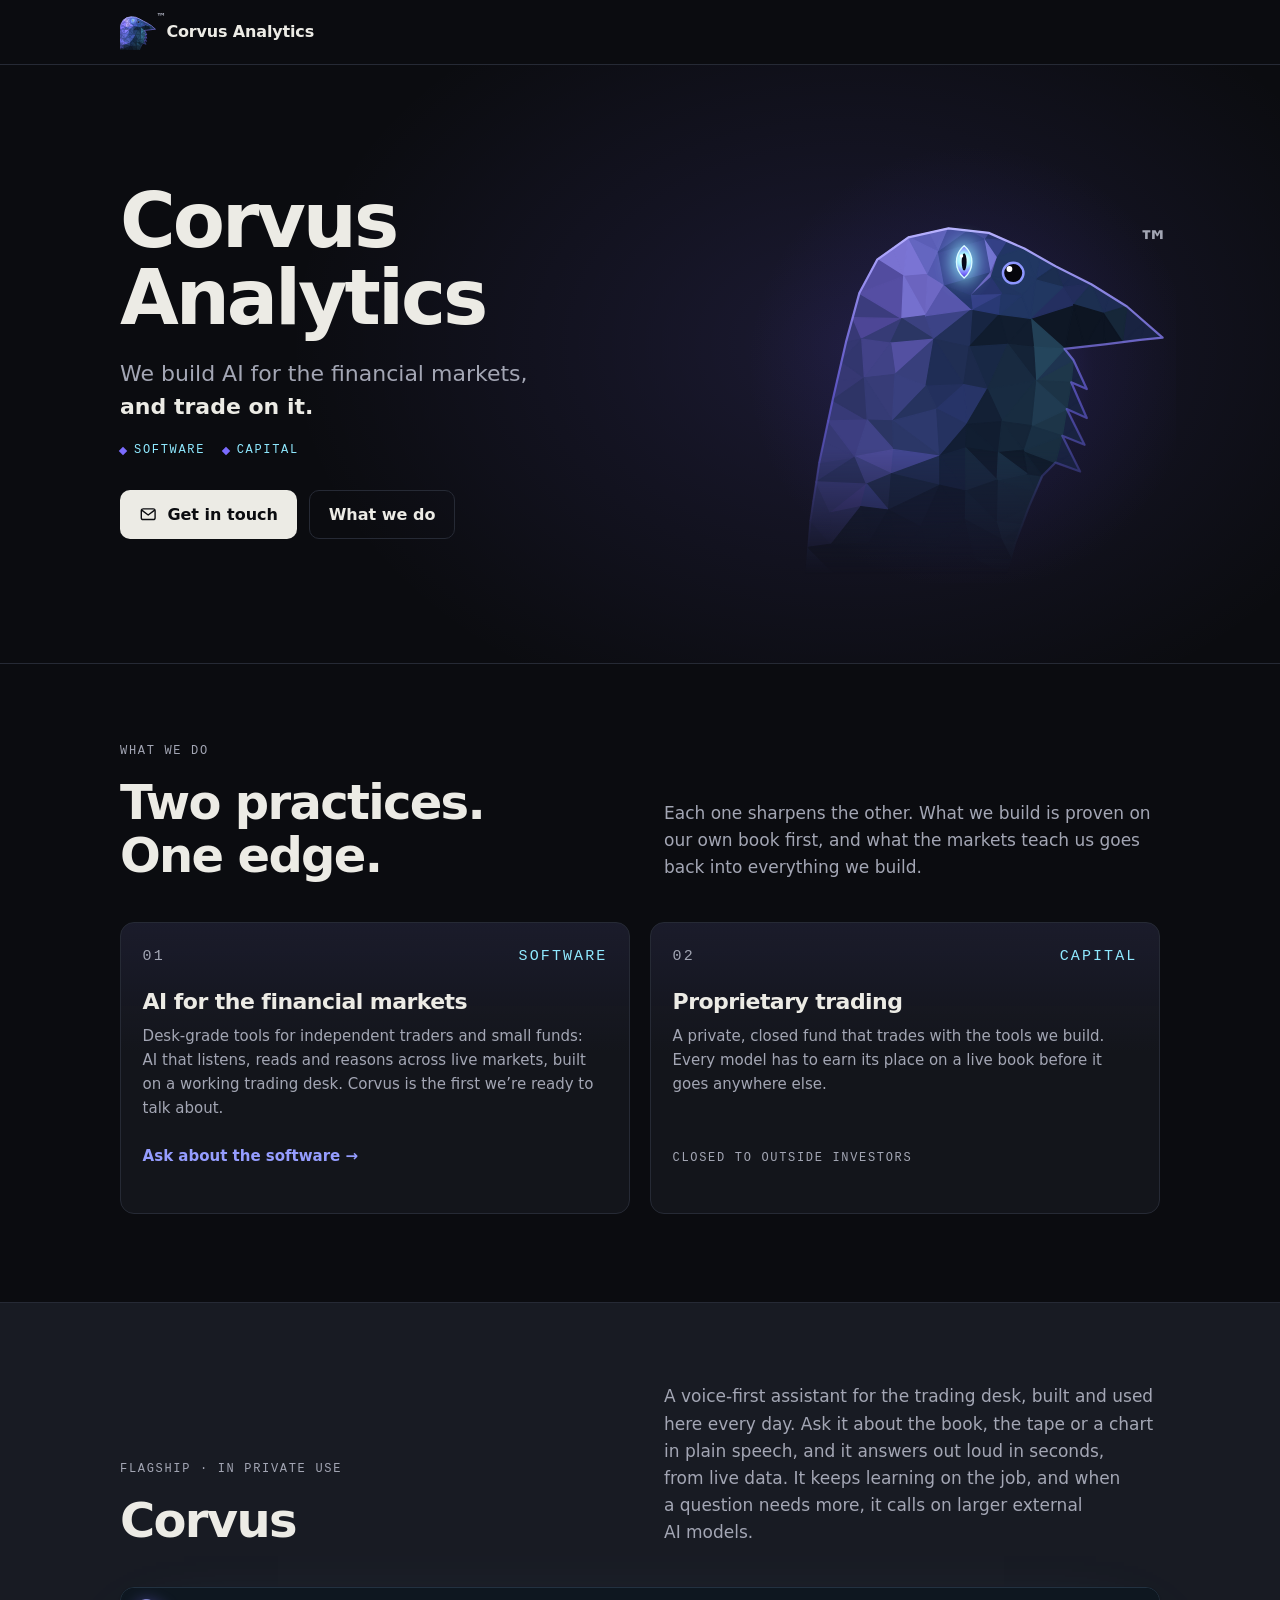
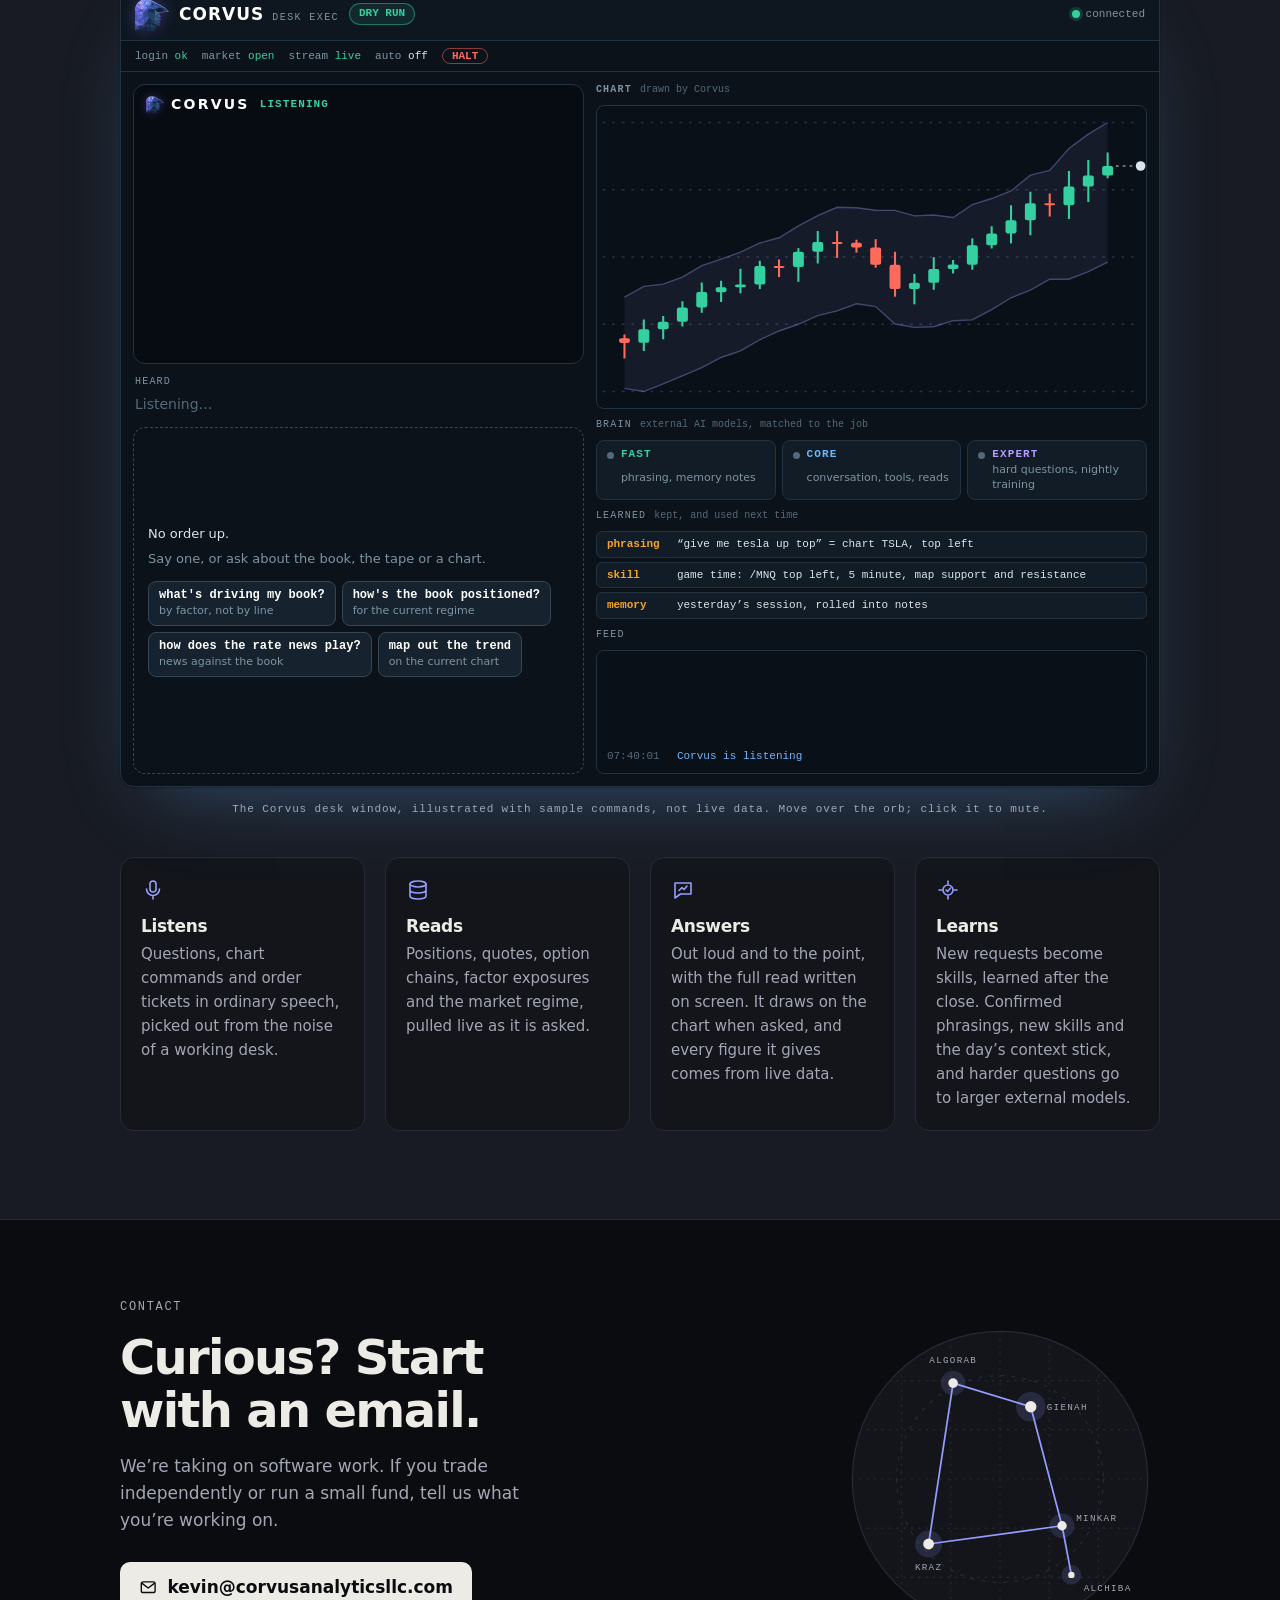
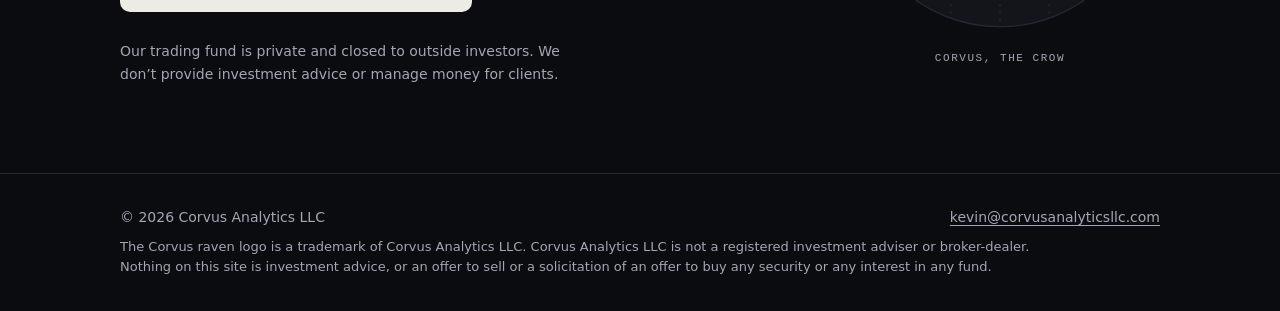
==== commit e85fbdc9: "Raven in the Corvus window's title bar; Dallas, Texas removed The desk window on the home page now w" ====
--- a/index.html
+++ b/index.html
@@ -4,15 +4,15 @@
   <meta charset="utf-8">
   <meta name="viewport" content="width=device-width, initial-scale=1">
   <meta http-equiv="Content-Security-Policy" content="default-src 'self'; script-src 'self'; style-src 'self'; img-src 'self' data:; base-uri 'self'; form-action 'none'; object-src 'none'">
-  <title>Corvus Analytics LLC · Dallas, Texas</title>
-  <meta name="description" content="Corvus Analytics builds AI trading software for independent traders and small funds, and runs a private proprietary trading fund. Dallas, Texas.">
+  <title>Corvus Analytics LLC</title>
+  <meta name="description" content="Corvus Analytics builds AI trading software for independent traders and small funds, and runs a private proprietary trading fund.">
   <link rel="canonical" href="https://corvusanalyticsllc.com/">
   <meta name="color-scheme" content="dark">
   <meta name="theme-color" content="#0b0c10">
   <meta property="og:type" content="website">
   <meta property="og:site_name" content="Corvus Analytics">
   <meta property="og:title" content="Corvus Analytics LLC">
-  <meta property="og:description" content="We build AI for the financial markets, and trade on it. Software and capital. Dallas, Texas.">
+  <meta property="og:description" content="We build AI for the financial markets, and trade on it. Software and capital.">
   <meta property="og:url" content="https://corvusanalyticsllc.com/">
   <meta property="og:image" content="https://corvusanalyticsllc.com/assets/og.png">
   <meta property="og:image:width" content="1200">
@@ -30,8 +30,7 @@
     "@type": "Organization",
     "name": "Corvus Analytics LLC",
     "url": "https://corvusanalyticsllc.com/",
-    "email": "kevin@corvusanalyticsllc.com",
-    "address": { "@type": "PostalAddress", "addressLocality": "Dallas", "addressRegion": "TX", "addressCountry": "US" }
+    "email": "kevin@corvusanalyticsllc.com"
   }
   </script>
 </head>
@@ -43,7 +42,6 @@
     <section class="hero" aria-labelledby="hero-title">
       <div class="wrap hero-grid">
         <div>
-          <p class="eyebrow">Dallas, Texas</p>
           <h1 id="hero-title">Corvus Analytics</h1>
           <p class="lede">We build AI for the financial markets, <strong>and trade on it.</strong></p>
           <ul class="tags" aria-label="Practices">
@@ -103,7 +101,8 @@
         <figure class="dx">
           <div class="dx-win" aria-hidden="true">
             <div class="dx-title">
-              <span class="dx-brand">CORVUS</span>
+              <img class="dx-mark" src="/assets/corvus-icon.svg" alt="">
+              <span class="dx-brand">CORVUS <small>DESK EXEC</small></span>
               <span class="dx-pill">DRY RUN</span>
               <span class="dx-spacer"></span>
               <span class="dx-conn">connected</span>
@@ -119,7 +118,7 @@
               <div class="dx-col">
                 <div class="dx-orb" data-state="listening">
                   <canvas></canvas>
-                  <div class="dx-orb-top"><span class="dx-name">CORVUS</span><span class="dx-state">LISTENING</span></div>
+                  <div class="dx-orb-top"><span class="dx-name"><img class="dx-mark sm" src="/assets/corvus-icon.svg" alt="">CORVUS</span><span class="dx-state">LISTENING</span></div>
                   <div class="dx-sub"></div>
                 </div>
                 <div class="dx-heard">
@@ -154,7 +153,7 @@
                 </div>
               </div>
               <div class="dx-col">
-                <div class="dx-lbl dx-view-lbl">Chart <span>drawn by Corvus</span></div>
+                <div class="dx-lbl dx-view-lbl"><img class="dx-mark xs" src="/assets/corvus-icon.svg" alt="" hidden><b class="h">Chart</b> <span class="n">drawn by Corvus</span></div>
                 <div class="dx-view">
                 <div class="dx-chart">
                   <svg viewBox="296 92 400 220">
--- a/assets/site.css
+++ b/assets/site.css
@@ -164,6 +164,21 @@
 .brand img {
   width: 2.25rem;
   height: 2.25rem;
+}
+
+.brand-mark {
+  position: relative;
+  display: inline-flex;
+}
+
+.brand-mark .tm {
+  position: absolute;
+  top: -0.15rem;
+  right: -0.6rem;
+  color: var(--muted);
+  font-size: 0.6rem;
+  font-weight: 600;
+  line-height: 1;
 }
 
 .nav ul {
@@ -626,11 +641,47 @@
   background: #0e1720;
 }
 
+/* the raven, sized as in the real window: 34 px in the title bar, 18 by the orb's name, 15 on a label */
+.dx-mark {
+  display: block;
+  flex: none;
+  width: 34px;
+  height: 34px;
+  filter: drop-shadow(0 0 7px rgb(123 108 255 / 0.38));
+}
+
+.dx-mark.sm {
+  width: 18px;
+  height: 18px;
+  filter: drop-shadow(0 0 4px rgb(123 108 255 / 0.35));
+}
+
+.dx-mark.xs {
+  width: 15px;
+  height: 15px;
+  align-self: center;
+  filter: none;
+}
+
+.dx-mark[hidden] {
+  display: none;
+}
+
 .dx-brand {
+  display: inline-flex;
+  align-items: baseline;
+  gap: 8px;
   color: #fff;
   font: 700 17px/1 var(--dx-display);
   font-stretch: condensed;
   letter-spacing: 0.06em;
+}
+
+.dx-brand small {
+  color: var(--dx-dim);
+  font: 500 10px/1 var(--mono);
+  font-stretch: normal;
+  letter-spacing: 0.14em;
 }
 
 .dx-pill {
@@ -746,12 +797,15 @@
   left: 12px;
   right: 12px;
   display: flex;
-  align-items: baseline;
+  align-items: center;
   gap: 10px;
   pointer-events: none;
 }
 
 .dx-name {
+  display: inline-flex;
+  align-items: center;
+  gap: 7px;
   color: #fff;
   font: 700 14px/1 var(--dx-display);
   font-stretch: condensed;
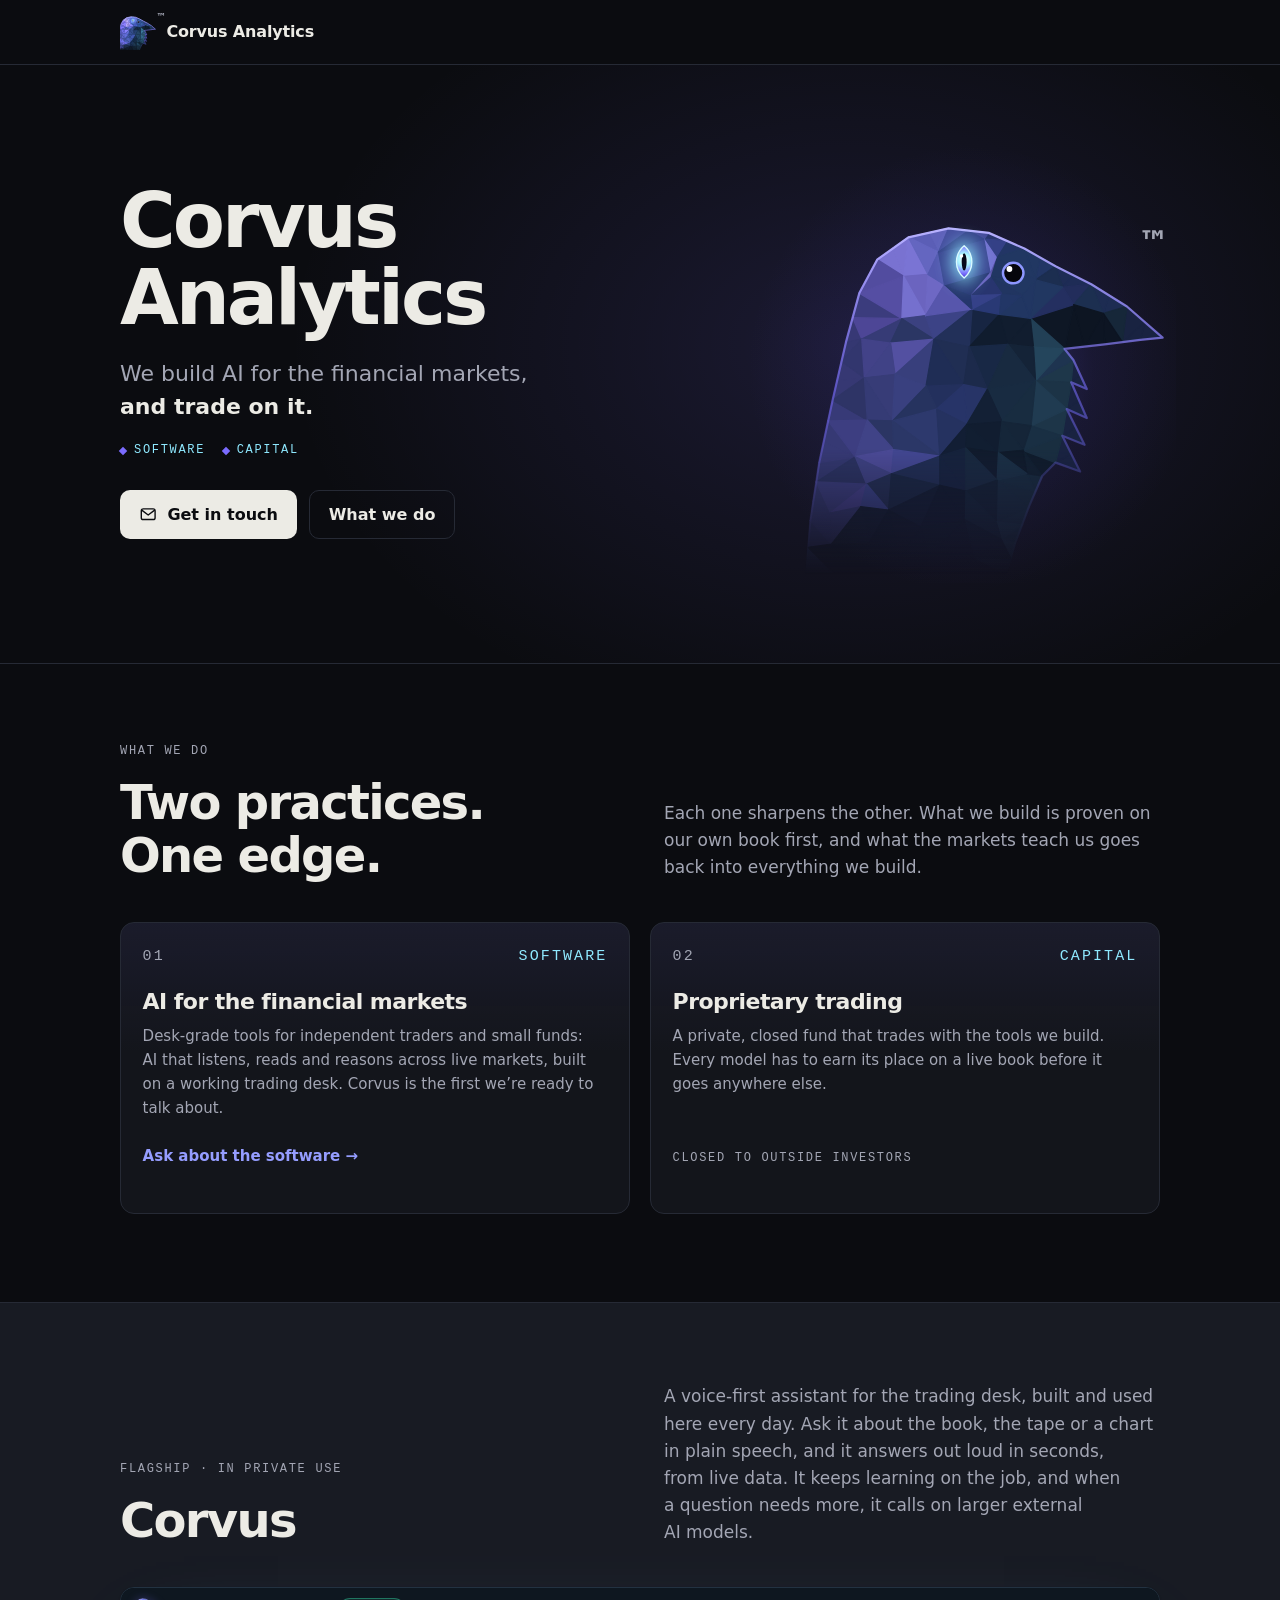
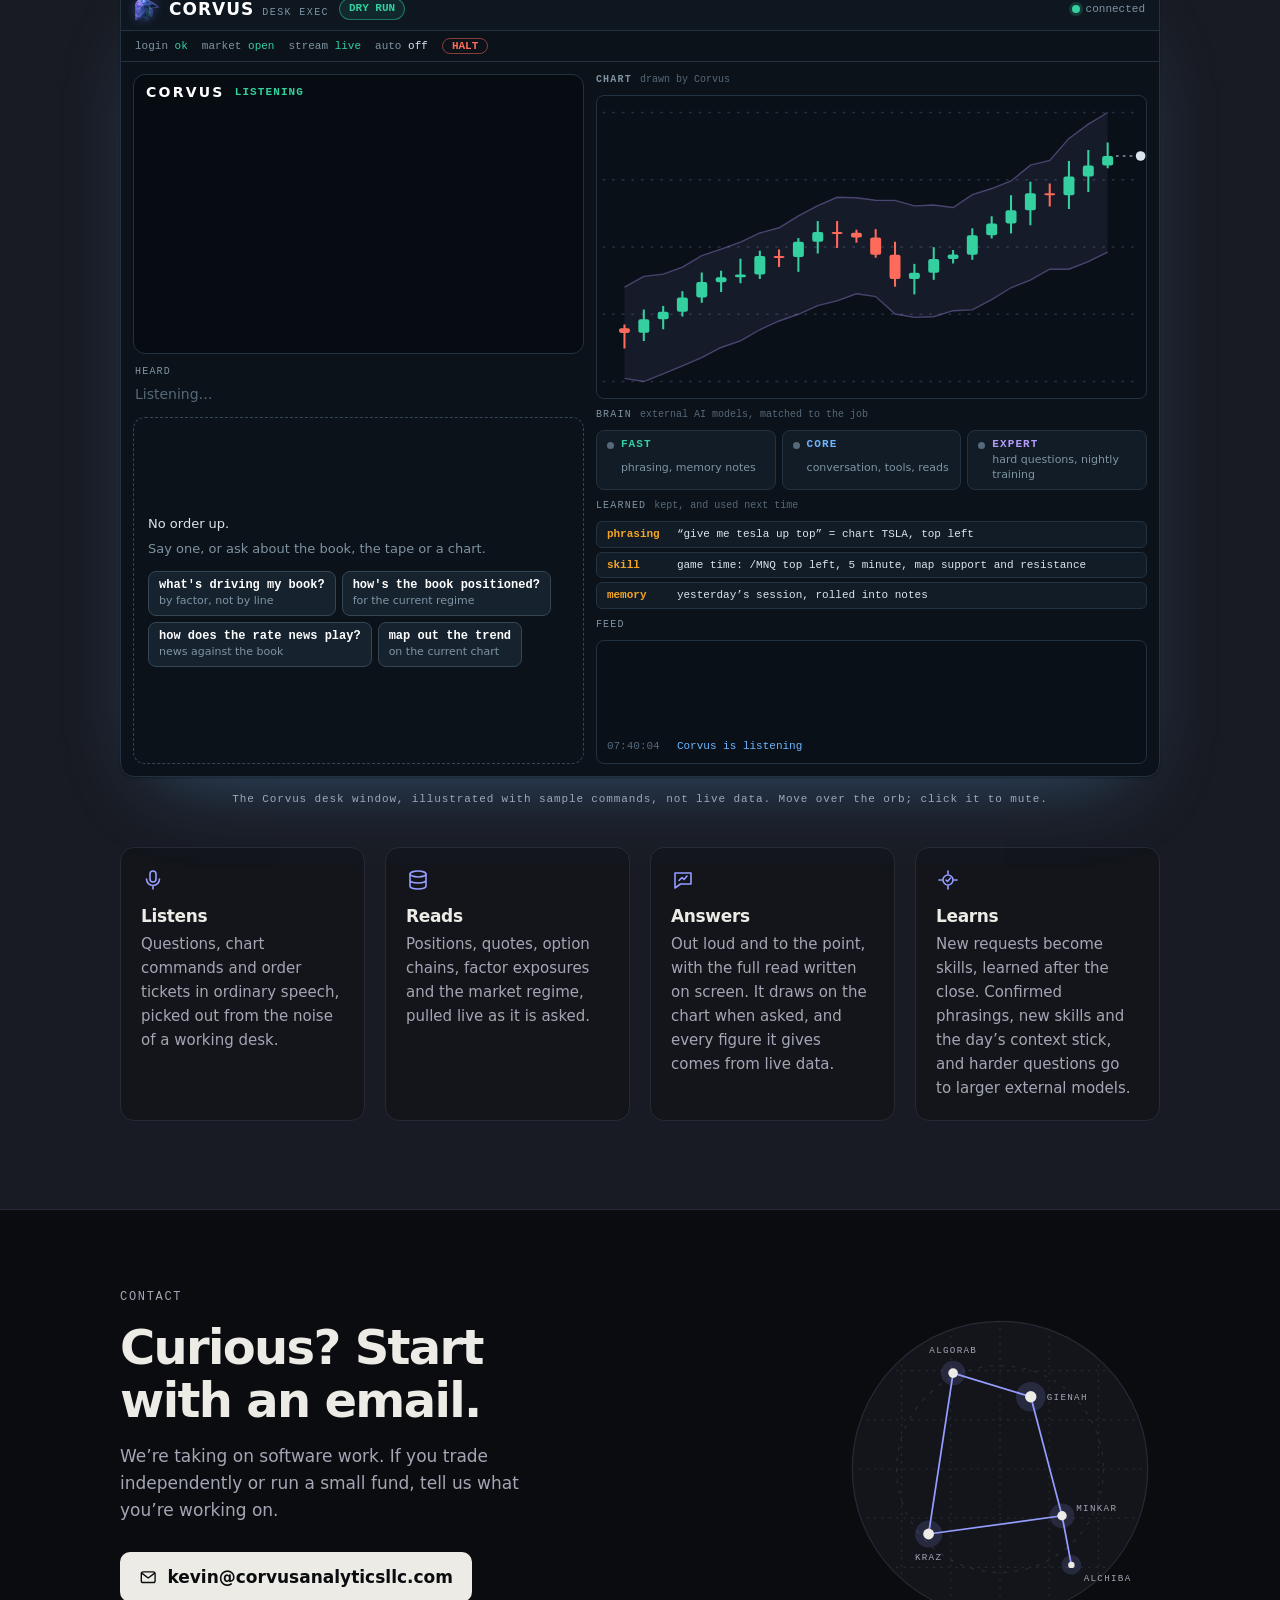
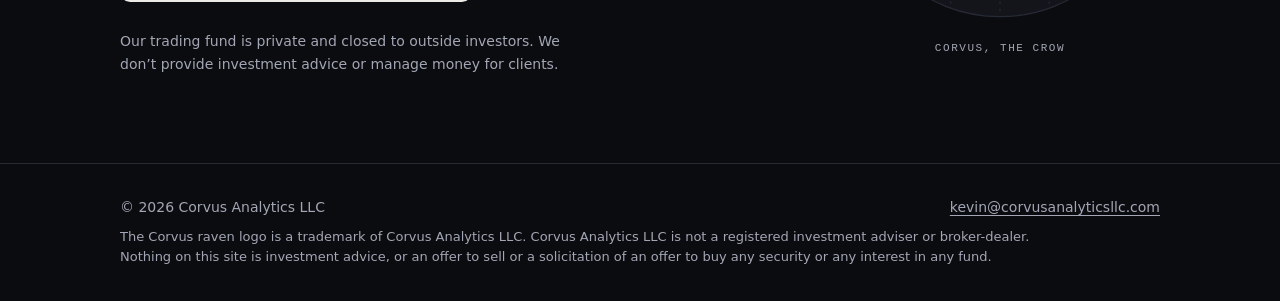
==== commit c6c4a9f4: "Corvus window: one small raven, top left only The raven came out of the orb's label and the "Corvus " ====
--- a/index.html
+++ b/index.html
@@ -21,9 +21,9 @@
   <meta name="twitter:card" content="summary_large_image">
   <link rel="icon" href="/assets/favicon.svg" type="image/svg+xml">
   <link rel="apple-touch-icon" href="/assets/apple-touch-icon.png">
-  <link rel="stylesheet" href="/assets/site.css">
-  <script src="/assets/site.js" defer></script>
-  <script src="/assets/corvus-demo.js" defer></script>
+  <link rel="stylesheet" href="/assets/site.css?v=20261021b">
+  <script src="/assets/site.js?v=20261021b" defer></script>
+  <script src="/assets/corvus-demo.js?v=20261021b" defer></script>
   <script type="application/ld+json">
   {
     "@context": "https://schema.org",
@@ -101,7 +101,7 @@
         <figure class="dx">
           <div class="dx-win" aria-hidden="true">
             <div class="dx-title">
-              <img class="dx-mark" src="/assets/corvus-icon.svg" alt="">
+              <img class="dx-mark" src="/assets/corvus-icon.svg" width="24" height="24" alt="">
               <span class="dx-brand">CORVUS <small>DESK EXEC</small></span>
               <span class="dx-pill">DRY RUN</span>
               <span class="dx-spacer"></span>
@@ -118,7 +118,7 @@
               <div class="dx-col">
                 <div class="dx-orb" data-state="listening">
                   <canvas></canvas>
-                  <div class="dx-orb-top"><span class="dx-name"><img class="dx-mark sm" src="/assets/corvus-icon.svg" alt="">CORVUS</span><span class="dx-state">LISTENING</span></div>
+                  <div class="dx-orb-top"><span class="dx-name">CORVUS</span><span class="dx-state">LISTENING</span></div>
                   <div class="dx-sub"></div>
                 </div>
                 <div class="dx-heard">
@@ -153,7 +153,7 @@
                 </div>
               </div>
               <div class="dx-col">
-                <div class="dx-lbl dx-view-lbl"><img class="dx-mark xs" src="/assets/corvus-icon.svg" alt="" hidden><b class="h">Chart</b> <span class="n">drawn by Corvus</span></div>
+                <div class="dx-lbl dx-view-lbl"><b class="h">Chart</b> <span class="n">drawn by Corvus</span></div>
                 <div class="dx-view">
                 <div class="dx-chart">
                   <svg viewBox="296 92 400 220">
--- a/assets/site.css
+++ b/assets/site.css
@@ -641,30 +641,13 @@
   background: #0e1720;
 }
 
-/* the raven, sized as in the real window: 34 px in the title bar, 18 by the orb's name, 15 on a label */
+/* the raven, top left of the title bar only (the img carries its size too, so a stale stylesheet can't blow it up) */
 .dx-mark {
   display: block;
   flex: none;
-  width: 34px;
-  height: 34px;
-  filter: drop-shadow(0 0 7px rgb(123 108 255 / 0.38));
-}
-
-.dx-mark.sm {
-  width: 18px;
-  height: 18px;
-  filter: drop-shadow(0 0 4px rgb(123 108 255 / 0.35));
-}
-
-.dx-mark.xs {
-  width: 15px;
-  height: 15px;
-  align-self: center;
-  filter: none;
-}
-
-.dx-mark[hidden] {
-  display: none;
+  width: 24px;
+  height: 24px;
+  filter: drop-shadow(0 0 5px rgb(123 108 255 / 0.35));
 }
 
 .dx-brand {
@@ -803,9 +786,6 @@
 }
 
 .dx-name {
-  display: inline-flex;
-  align-items: center;
-  gap: 7px;
   color: #fff;
   font: 700 14px/1 var(--dx-display);
   font-stretch: condensed;
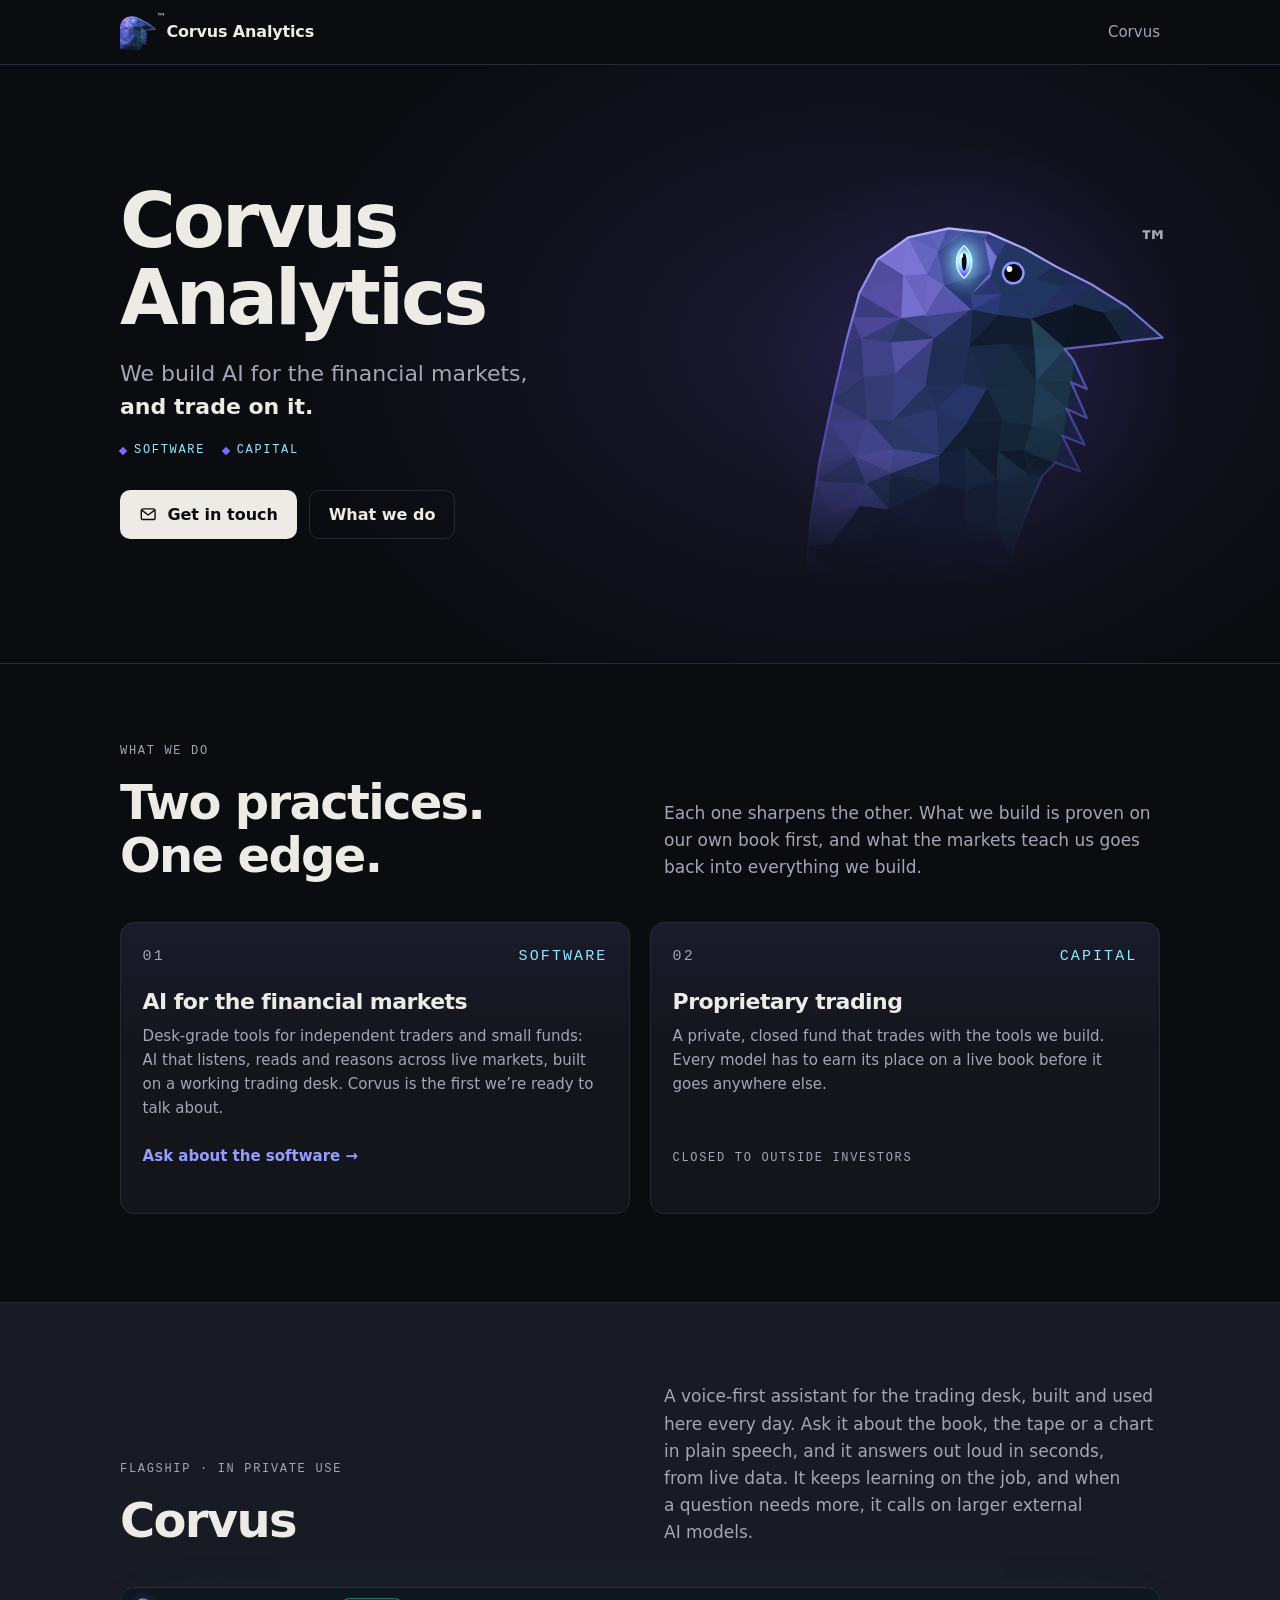
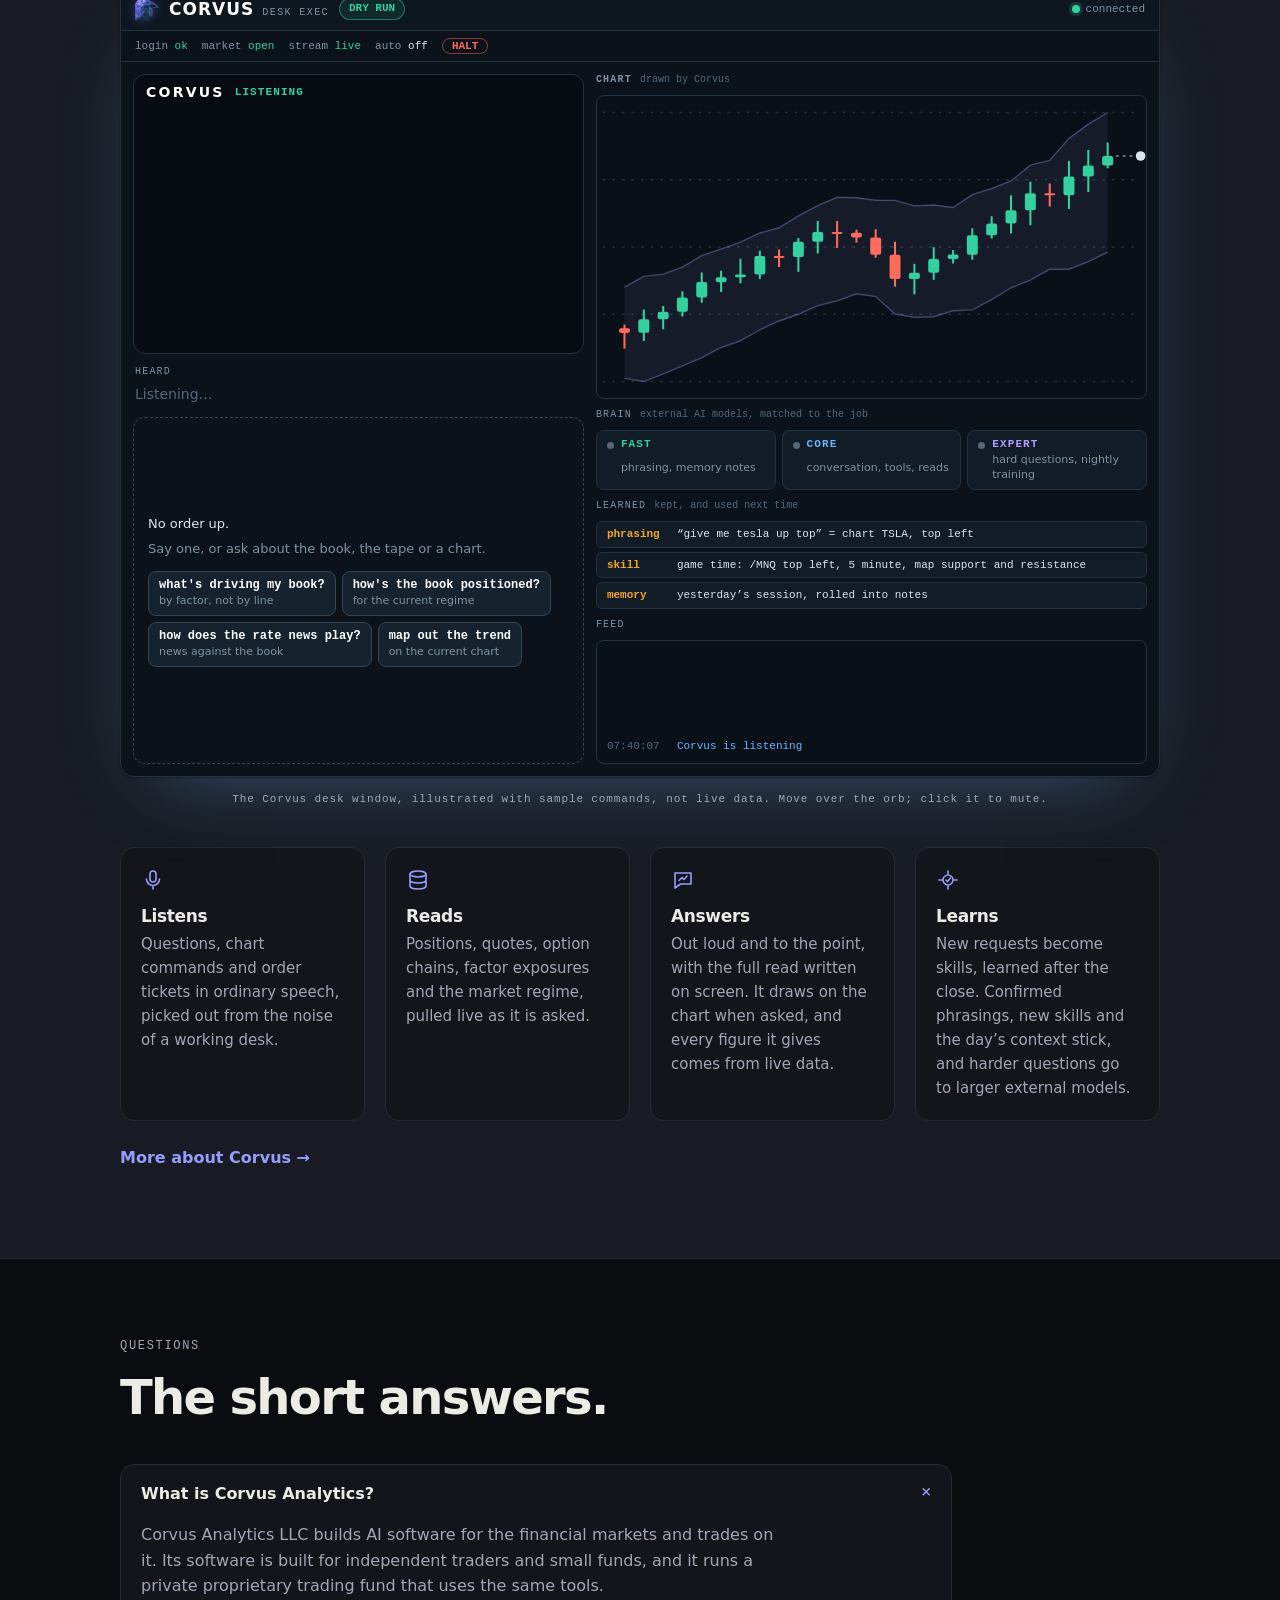
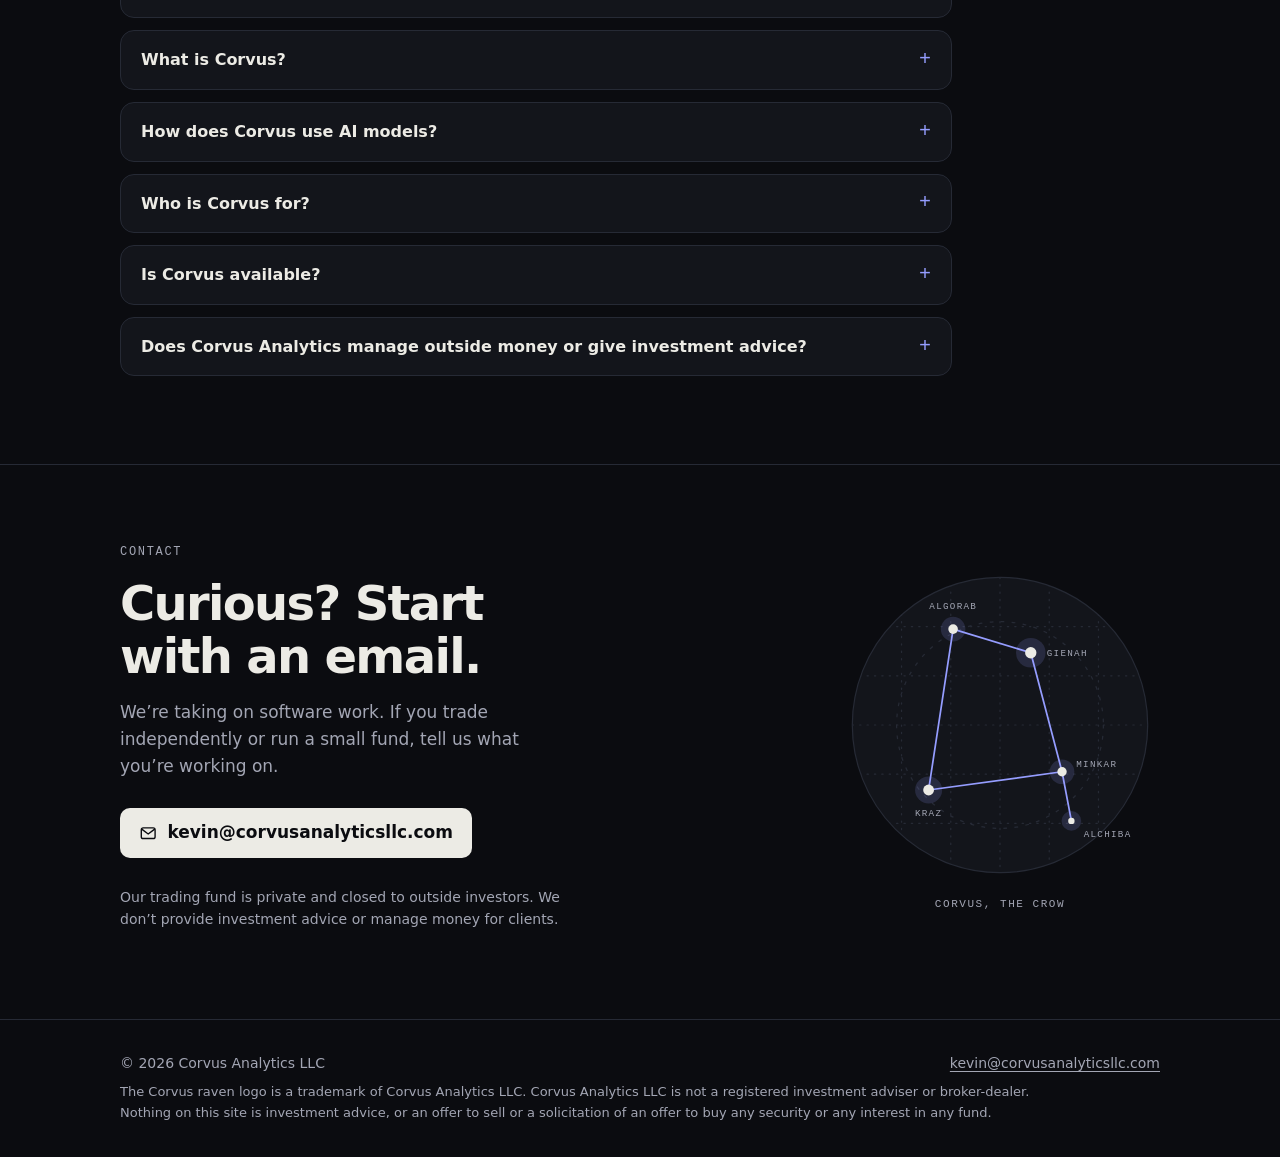
==== commit ee62da39: "Search and AI-tool groundwork: static chrome, Corvus page, FAQ, crawler policy - The header and foot" ====
--- a/index.html
+++ b/index.html
@@ -4,8 +4,8 @@
   <meta charset="utf-8">
   <meta name="viewport" content="width=device-width, initial-scale=1">
   <meta http-equiv="Content-Security-Policy" content="default-src 'self'; script-src 'self'; style-src 'self'; img-src 'self' data:; base-uri 'self'; form-action 'none'; object-src 'none'">
-  <title>Corvus Analytics LLC</title>
-  <meta name="description" content="Corvus Analytics builds AI trading software for independent traders and small funds, and runs a private proprietary trading fund.">
+  <title>Corvus Analytics · AI software for the financial markets</title>
+  <meta name="description" content="Corvus Analytics builds AI software for the financial markets and trades on it. Its flagship, Corvus, is a voice-first AI assistant for the trading desk, built for independent traders and small funds.">
   <link rel="canonical" href="https://corvusanalyticsllc.com/">
   <meta name="color-scheme" content="dark">
   <meta name="theme-color" content="#0b0c10">
@@ -21,22 +21,55 @@
   <meta name="twitter:card" content="summary_large_image">
   <link rel="icon" href="/assets/favicon.svg" type="image/svg+xml">
   <link rel="apple-touch-icon" href="/assets/apple-touch-icon.png">
-  <link rel="stylesheet" href="/assets/site.css?v=20261021b">
-  <script src="/assets/site.js?v=20261021b" defer></script>
-  <script src="/assets/corvus-demo.js?v=20261021b" defer></script>
+  <link rel="stylesheet" href="/assets/site.css?v=20261021c">
+  <script src="/assets/corvus-demo.js?v=20261021c" defer></script>
   <script type="application/ld+json">
   {
     "@context": "https://schema.org",
-    "@type": "Organization",
-    "name": "Corvus Analytics LLC",
-    "url": "https://corvusanalyticsllc.com/",
-    "email": "kevin@corvusanalyticsllc.com"
+    "@graph": [
+      {
+        "@type": "Organization",
+        "@id": "https://corvusanalyticsllc.com/#org",
+        "name": "Corvus Analytics",
+        "legalName": "Corvus Analytics LLC",
+        "url": "https://corvusanalyticsllc.com/",
+        "logo": "https://corvusanalyticsllc.com/assets/logo.png",
+        "email": "kevin@corvusanalyticsllc.com",
+        "description": "Corvus Analytics LLC builds AI software for the financial markets and trades on it: desk-grade tools for independent traders and small funds, and a private proprietary trading fund that uses them.",
+        "knowsAbout": ["AI trading software", "Voice assistants for trading", "Factor models", "Market regime analysis"]
+      },
+      {
+        "@type": "WebSite",
+        "@id": "https://corvusanalyticsllc.com/#site",
+        "name": "Corvus Analytics",
+        "url": "https://corvusanalyticsllc.com/",
+        "publisher": { "@id": "https://corvusanalyticsllc.com/#org" }
+      },
+      {
+        "@type": "FAQPage",
+        "mainEntity": [
+          { "@type": "Question", "name": "What is Corvus Analytics?", "acceptedAnswer": { "@type": "Answer", "text": "Corvus Analytics LLC builds AI software for the financial markets and trades on it. Its software is built for independent traders and small funds, and it runs a private proprietary trading fund that uses the same tools." } },
+          { "@type": "Question", "name": "What is Corvus?", "acceptedAnswer": { "@type": "Answer", "text": "Corvus is a voice-first AI assistant for the trading desk. Traders talk to it in plain speech; it reads positions, quotes, option chains, factor exposures and the market regime from live data, answers out loud in seconds, draws on charts, and writes longer reads on screen." } },
+          { "@type": "Question", "name": "How does Corvus use AI models?", "acceptedAnswer": { "@type": "Answer", "text": "Corvus matches each job to an external AI model: a fast model reads new phrasings and keeps its notes, a core model runs the conversation and its tools, and a larger expert model takes hard questions and nightly training. It keeps learning on the job: phrasings the trader confirms, new skills and the day's context carry forward." } },
+          { "@type": "Question", "name": "Who is Corvus for?", "acceptedAnswer": { "@type": "Answer", "text": "Independent traders and small funds that want desk-grade tools without building them. Corvus runs every day on Corvus Analytics' own trading desk." } },
+          { "@type": "Question", "name": "Is Corvus available?", "acceptedAnswer": { "@type": "Answer", "text": "Corvus is in private use today. Corvus Analytics is taking on software work with independent traders and small funds; to talk about it, email kevin@corvusanalyticsllc.com." } },
+          { "@type": "Question", "name": "Does Corvus Analytics manage outside money or give investment advice?", "acceptedAnswer": { "@type": "Answer", "text": "No. Its trading fund is private and closed to outside investors, and it does not provide investment advice or manage money for clients. Corvus Analytics LLC is not a registered investment adviser or broker-dealer." } }
+        ]
+      }
+    ]
   }
   </script>
 </head>
 <body>
   <a class="skip" href="#main">Skip to content</a>
-  <header data-site="header"></header>
+  <!-- site:header -->
+  <header class="site-header">
+    <div class="wrap header-inner">
+      <a class="brand" href="/" aria-current="page"><span class="brand-mark"><img src="/assets/corvus-icon.svg" width="36" height="36" alt=""><span class="tm" aria-hidden="true">&trade;</span></span><span>Corvus Analytics</span></a>
+      <nav class="nav" aria-label="Primary"><ul><li><a href="/corvus/">Corvus</a></li></ul></nav>
+    </div>
+  </header>
+  <!-- /site:header -->
 
   <main id="main">
     <section class="hero" aria-labelledby="hero-title">
@@ -88,7 +121,7 @@
       </div>
     </section>
 
-    <section class="corvus" aria-labelledby="corvus-title">
+    <section class="corvus" id="corvus" aria-labelledby="corvus-title">
       <div class="wrap">
         <div class="section-intro">
           <div>
@@ -243,6 +276,44 @@
             <p>New requests become skills, learned after the close. Confirmed phrasings, new skills and the day&rsquo;s context stick, and harder questions go to larger external models.</p>
           </li>
         </ul>
+        <p class="more"><a href="/corvus/">More about Corvus &rarr;</a></p>
+      </div>
+    </section>
+
+    <section class="faq" aria-labelledby="faq-title">
+      <div class="wrap">
+        <div class="section-intro">
+          <div>
+            <p class="eyebrow">Questions</p>
+            <h2 id="faq-title">The short answers.</h2>
+          </div>
+        </div>
+        <div class="faq-list">
+          <details open>
+            <summary>What is Corvus Analytics?</summary>
+            <p>Corvus Analytics LLC builds AI software for the financial markets and trades on it. Its software is built for independent traders and small funds, and it runs a private proprietary trading fund that uses the same tools.</p>
+          </details>
+          <details>
+            <summary>What is Corvus?</summary>
+            <p>Corvus is a voice-first AI assistant for the trading desk. Traders talk to it in plain speech; it reads positions, quotes, option chains, factor exposures and the market regime from live data, answers out loud in seconds, draws on charts, and writes longer reads on screen.</p>
+          </details>
+          <details>
+            <summary>How does Corvus use AI models?</summary>
+            <p>Corvus matches each job to an external AI model: a fast model reads new phrasings and keeps its notes, a core model runs the conversation and its tools, and a larger expert model takes hard questions and nightly training. It keeps learning on the job: phrasings the trader confirms, new skills and the day&rsquo;s context carry forward.</p>
+          </details>
+          <details>
+            <summary>Who is Corvus for?</summary>
+            <p>Independent traders and small funds that want desk-grade tools without building them. Corvus runs every day on Corvus Analytics&rsquo; own trading desk.</p>
+          </details>
+          <details>
+            <summary>Is Corvus available?</summary>
+            <p>Corvus is in private use today. Corvus Analytics is taking on software work with independent traders and small funds; to talk about it, email <a href="mailto:kevin@corvusanalyticsllc.com">kevin@corvusanalyticsllc.com</a>.</p>
+          </details>
+          <details>
+            <summary>Does Corvus Analytics manage outside money or give investment advice?</summary>
+            <p>No. Its trading fund is private and closed to outside investors, and it does not provide investment advice or manage money for clients. Corvus Analytics LLC is not a registered investment adviser or broker-dealer.</p>
+          </details>
+        </div>
       </div>
     </section>
 
@@ -297,6 +368,14 @@
     </section>
   </main>
 
-  <footer data-site="footer"></footer>
+  <!-- site:footer -->
+  <footer class="site-footer">
+    <div class="wrap footer-inner">
+      <p>&copy; 2026 Corvus Analytics LLC</p>
+      <p><a href="mailto:kevin@corvusanalyticsllc.com">kevin@corvusanalyticsllc.com</a></p>
+      <p class="fine">The Corvus raven logo is a trademark of Corvus Analytics LLC. Corvus Analytics LLC is not a registered investment adviser or broker-dealer. Nothing on this site is investment advice, or an offer to sell or a solicitation of an offer to buy any security or any interest in any fund.</p>
+    </div>
+  </footer>
+  <!-- /site:footer -->
 </body>
 </html>
--- a/assets/site.css
+++ b/assets/site.css
@@ -1582,6 +1582,133 @@
   }
 }
 
+.more {
+  margin: 1.5rem 0 0;
+  font-weight: 600;
+}
+
+.more a {
+  text-decoration: none;
+}
+
+.more a:hover {
+  text-decoration: underline;
+}
+
+/* Home: questions */
+
+.faq {
+  padding-block: 3.5rem 4rem;
+  border-top: 1px solid var(--line);
+}
+
+.faq-list {
+  display: grid;
+  gap: 0.75rem;
+  max-width: 52rem;
+}
+
+.faq details {
+  border: 1px solid var(--line);
+  border-radius: var(--radius);
+  background: var(--surface);
+}
+
+.faq summary {
+  display: flex;
+  align-items: center;
+  justify-content: space-between;
+  gap: 1rem;
+  padding: 1rem 1.25rem;
+  cursor: pointer;
+  font-weight: 600;
+  list-style: none;
+}
+
+.faq summary::-webkit-details-marker {
+  display: none;
+}
+
+.faq summary::after {
+  content: "+";
+  flex: none;
+  color: var(--accent);
+  font: 500 1.25rem/1 var(--mono);
+  transition: transform 0.2s ease;
+}
+
+.faq details[open] summary::after {
+  transform: rotate(45deg);
+}
+
+.faq details p {
+  max-width: 68ch;
+  padding: 0 1.25rem 1.15rem;
+  color: var(--muted);
+}
+
+@media (min-width: 52rem) {
+  .faq {
+    padding-block: 5rem 5.5rem;
+  }
+}
+
+/* The Corvus page */
+
+.prose {
+  max-width: 48rem;
+}
+
+.prose h2 {
+  margin: 2.75rem 0 1rem;
+  font-size: clamp(1.5rem, 1.5vw + 1rem, 2rem);
+  letter-spacing: -0.03em;
+}
+
+.prose > p:not(.eyebrow, .lede) {
+  margin-bottom: 1rem;
+  color: var(--muted);
+  font-size: 1.0625rem;
+}
+
+.prose > p.lede {
+  max-width: 44ch;
+  margin-bottom: 1.5rem;
+}
+
+.points {
+  display: grid;
+  gap: 1rem;
+  margin: 0;
+}
+
+.points div {
+  padding: 1.15rem 1.25rem;
+  border: 1px solid var(--line);
+  border-radius: var(--radius);
+  background: var(--surface);
+}
+
+.prose .points dt {
+  margin-bottom: 0.35rem;
+  color: var(--ink);
+  font: 600 1.0625rem/1.3 var(--font);
+  letter-spacing: 0;
+  text-transform: none;
+}
+
+.prose .points dd {
+  margin: 0;
+  color: var(--muted);
+  font-size: 1rem;
+}
+
+@media (min-width: 40rem) {
+  .points {
+    grid-template-columns: repeat(2, minmax(0, 1fr));
+  }
+}
+
 /* Inner pages */
 
 .page {
